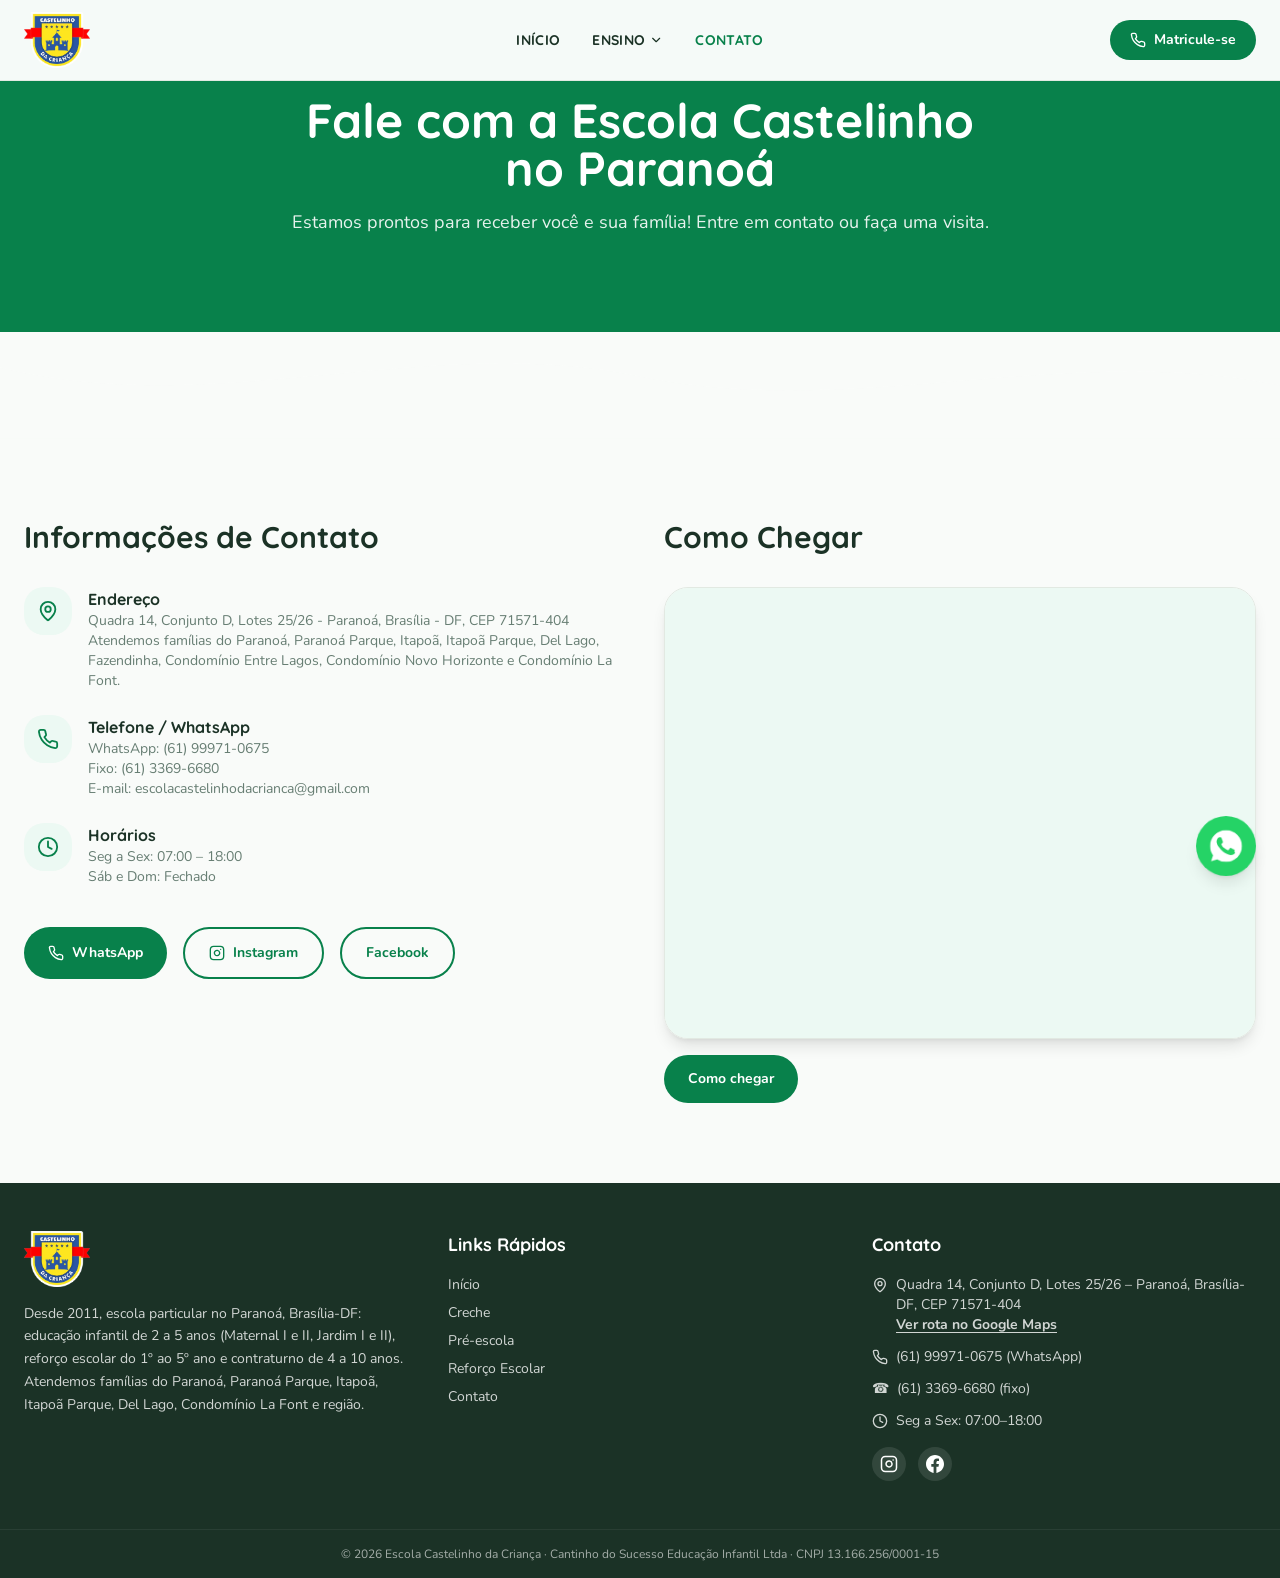
==== contato.html @ 9e5cf95a "fix(meta): remove a meta ICBM, que repetia o geo.position Revisadas as meta tags das 5 páginas: cada" ====
<!doctype html>
<html lang="pt-BR">
<head>
<meta charset="UTF-8"/>
<meta name="viewport" content="width=device-width, initial-scale=1"/>
<title>Contato e Endereço | Escola Castelinho da Criança, Paranoá DF</title>
<meta name="description" content="Escola Castelinho da Criança: Quadra 14, Paranoá-DF. Atende Paranoá Parque e Itapoã Parque. WhatsApp (61) 99971-0675, fixo (61) 3369-6680. Seg a Sex, 7h às 18h."/>
<meta name="geo.region" content="BR-DF"/>
<meta name="geo.placename" content="Paranoá, Brasília"/>
<meta name="geo.position" content="-15.774809;-47.776314"/>
<link rel="canonical" href="https://escolacastelinhodacrianca.com.br/contato"/>
<script type="application/ld+json">{"@context":"https://schema.org","@id":"https://escolacastelinhodacrianca.com.br/#escola","@type":["Preschool","LocalBusiness"],"name":"Escola Castelinho da Criança","url":"https://escolacastelinhodacrianca.com.br/","telephone":"+55-61-99971-0675","address":{"@type":"PostalAddress","streetAddress":"Quadra 14, Conjunto D, Lotes 25/26","addressLocality":"Paranoá","addressRegion":"DF","postalCode":"71571-404","addressCountry":"BR"}}</script>
<script type="application/ld+json">{"@context":"https://schema.org","@type":"BreadcrumbList","itemListElement":[{"@type":"ListItem","position":1,"name":"Início","item":"https://escolacastelinhodacrianca.com.br/"},{"@type":"ListItem","position":2,"name":"Contato","item":"https://escolacastelinhodacrianca.com.br/contato"}]}</script>
<link rel="icon" href="/favicon.ico" sizes="48x48"/>
<link rel="icon" href="/imagens/icone-192.png" type="image/png" sizes="192x192"/>
<link rel="apple-touch-icon" href="/imagens/apple-touch-icon.png"/>
<link rel="stylesheet" href="estilo.css"/>
<script src="script.js" defer>
</script>
<meta property="og:title" content="Contato e Endereço | Escola Castelinho da Criança, Paranoá DF"/>
<meta property="og:description" content="Escola Castelinho da Criança: Quadra 14, Paranoá-DF. Atende Paranoá Parque e Itapoã Parque. WhatsApp (61) 99971-0675, fixo (61) 3369-6680. Seg a Sex, 7h às 18h."/>
<meta property="og:locale" content="pt_BR"/>
<meta property="og:site_name" content="Escola Castelinho da Criança"/>
<meta property="og:type" content="website"/>
<meta property="og:url" content="https://escolacastelinhodacrianca.com.br/contato"/>
<meta property="og:image" content="https://escolacastelinhodacrianca.com.br/imagens/og-castelinho.jpg"/>
<meta property="og:image:width" content="1200"/>
<meta property="og:image:height" content="630"/>
<meta name="twitter:card" content="summary_large_image"/>
<meta name="twitter:image" content="https://escolacastelinhodacrianca.com.br/imagens/og-castelinho.jpg"/>
<link rel="sitemap" type="application/xml" href="sitemap.xml"/>
</head>
<body>
<header class="offline-header fixed top-0 left-0 right-0 z-50 transition-all duration-300 is-solid">
<div class="container flex items-center justify-between h-16 md:h-20">
<a href="index.html" class="flex items-center gap-2">
<img src="imagens/logo.webp" alt="Escola Castelinho da Criança, página inicial" class="h-12 md:h-14 w-auto" width="56" height="48"/>
</a>
<nav aria-label="Navegação principal" class="hidden md:flex items-center absolute left-1/2 -translate-x-1/2 gap-8">
<a href="index.html" class="font-heading font-bold text-sm uppercase tracking-wide transition-colors hover:text-primary">Início</a>
<div class="offline-dropdown relative">
<button type="button" class="font-heading font-bold text-sm uppercase tracking-wide transition-colors hover:text-primary flex items-center gap-1 py-2" aria-expanded="false" aria-controls="ensino-menu" data-dropdown="true">Ensino<svg xmlns="http://www.w3.org/2000/svg" width="14" height="14" viewBox="0 0 24 24" fill="none" stroke="currentColor" stroke-width="2" stroke-linecap="round" stroke-linejoin="round" class="lucide lucide-chevron-down">
<path d="m6 9 6 6 6-6">
</path>
</svg>
</button>
<div id="ensino-menu" class="offline-dropdown-panel absolute top-full left-0 bg-card rounded-xl shadow-lg border border-border py-2 min-w-[180px]">
<a href="creche.html" class="block px-4 py-2.5 text-sm font-heading font-bold text-foreground/80 hover:bg-muted/50 hover:text-primary">Creche</a>
<a href="pre-escola.html" class="block px-4 py-2.5 text-sm font-heading font-bold text-foreground/80 hover:bg-muted/50 hover:text-primary">Pré-escola</a>
<a href="reforco-escolar.html" class="block px-4 py-2.5 text-sm font-heading font-bold text-foreground/80 hover:bg-muted/50 hover:text-primary">Reforço Escolar</a>
</div>
</div>
<a href="contato.html" class="font-heading font-bold text-sm uppercase tracking-wide transition-colors hover:text-primary" aria-current="page">Contato</a>
</nav>
<a href="https://wa.me/5561999710675?text=Olá!%20Vim%20pelo%20site%20e%20gostaria%20de%20saber%20mais%20sobre%20as%20matrículas." target="_blank" rel="noopener noreferrer" class="hidden md:inline-flex items-center gap-2 bg-primary text-primary-foreground px-5 py-2.5 rounded-full font-bold text-sm hover:opacity-90">
<svg xmlns="http://www.w3.org/2000/svg" width="16" height="16" viewBox="0 0 24 24" fill="none" stroke="currentColor" stroke-width="2" stroke-linecap="round" stroke-linejoin="round" class="lucide lucide-phone">
<path d="M22 16.92v3a2 2 0 0 1-2.18 2 19.79 19.79 0 0 1-8.63-3.07 19.5 19.5 0 0 1-6-6 19.79 19.79 0 0 1-3.07-8.67A2 2 0 0 1 4.11 2h3a2 2 0 0 1 2 1.72 12.84 12.84 0 0 0 .7 2.81 2 2 0 0 1-.45 2.11L8.09 9.91a16 16 0 0 0 6 6l1.27-1.27a2 2 0 0 1 2.11-.45 12.84 12.84 0 0 0 2.81.7A2 2 0 0 1 22 16.92z">
</path>
</svg>Matricule-se</a>
<button type="button" class="md:hidden p-2" aria-label="Menu" aria-expanded="false" aria-controls="menu-mobile" data-menu="true">
<svg xmlns="http://www.w3.org/2000/svg" width="28" height="28" viewBox="0 0 24 24" fill="none" stroke="currentColor" stroke-width="2" stroke-linecap="round" stroke-linejoin="round" class="lucide lucide-menu">
<line x1="4" x2="20" y1="12" y2="12">
</line>
<line x1="4" x2="20" y1="6" y2="6">
</line>
<line x1="4" x2="20" y1="18" y2="18">
</line>
</svg>
</button>
</div>
<nav id="menu-mobile" aria-label="Navegação móvel" class="offline-mobile md:hidden bg-card border-t border-border pb-4" hidden="">
<a href="index.html" class="block px-6 py-3 font-heading font-bold text-base text-foreground/80">Início</a>
<a href="creche.html" class="block px-6 py-3 font-heading font-bold text-base text-foreground/80">Creche</a>
<a href="pre-escola.html" class="block px-6 py-3 font-heading font-bold text-base text-foreground/80">Pré-escola</a>
<a href="reforco-escolar.html" class="block px-6 py-3 font-heading font-bold text-base text-foreground/80">Reforço Escolar</a>
<a href="contato.html" class="block px-6 py-3 font-heading font-bold text-base text-foreground/80" aria-current="page">Contato</a>
<div class="px-6 pt-2">
<a href="https://wa.me/5561999710675?text=Olá!%20Vim%20pelo%20site%20e%20gostaria%20de%20saber%20mais%20sobre%20as%20matrículas." target="_blank" rel="noopener noreferrer" class="flex items-center justify-center gap-2 bg-primary text-primary-foreground px-5 py-3 rounded-full font-bold text-sm">
<svg xmlns="http://www.w3.org/2000/svg" width="16" height="16" viewBox="0 0 24 24" fill="none" stroke="currentColor" stroke-width="2" stroke-linecap="round" stroke-linejoin="round" class="lucide lucide-phone">
<path d="M22 16.92v3a2 2 0 0 1-2.18 2 19.79 19.79 0 0 1-8.63-3.07 19.5 19.5 0 0 1-6-6 19.79 19.79 0 0 1-3.07-8.67A2 2 0 0 1 4.11 2h3a2 2 0 0 1 2 1.72 12.84 12.84 0 0 0 .7 2.81 2 2 0 0 1-.45 2.11L8.09 9.91a16 16 0 0 0 6 6l1.27-1.27a2 2 0 0 1 2.11-.45 12.84 12.84 0 0 0 2.81.7A2 2 0 0 1 22 16.92z">
</path>
</svg>Matricule-se</a>
</div>
</nav>
</header>
<main>
<section class="bg-primary py-16 md:py-24 text-primary-foreground">
<div class="container text-center max-w-3xl">
<h1 class="font-heading font-bold text-4xl md:text-5xl mb-4">Fale com a Escola Castelinho no Paranoá</h1>
<p class="text-lg opacity-90">Estamos prontos para receber você e sua família! Entre em contato ou faça uma visita.</p>
</div>
</section>
<div class="wave-divider  ">
<svg viewBox="0 0 1440 120" preserveAspectRatio="none" xmlns="http://www.w3.org/2000/svg">
<path d="M0,40 C240,100 480,0 720,50 C960,100 1200,10 1440,60 L1440,120 L0,120 Z" fill="hsl(120, 20%, 98%)">
</path>
</svg>
</div>
<section class="py-16 md:py-20">
<div class="container">
<div class="grid grid-cols-1 lg:grid-cols-2 gap-12">
<div>
<h2 class="font-heading font-bold text-2xl md:text-3xl mb-8 text-foreground">Informações de Contato</h2>
<div class="space-y-6">
<div class="flex items-start gap-4">
<div class="w-12 h-12 rounded-2xl bg-green-light flex items-center justify-center shrink-0">
<svg xmlns="http://www.w3.org/2000/svg" width="22" height="22" viewBox="0 0 24 24" fill="none" stroke="currentColor" stroke-width="2" stroke-linecap="round" stroke-linejoin="round" class="lucide lucide-map-pin text-primary">
<path d="M20 10c0 4.993-5.539 10.193-7.399 11.799a1 1 0 0 1-1.202 0C9.539 20.193 4 14.993 4 10a8 8 0 0 1 16 0">
</path>
<circle cx="12" cy="10" r="3">
</circle>
</svg>
</div>
<div>
<h3 class="font-heading font-bold text-base text-foreground">Endereço</h3>
<p class="text-muted-foreground text-sm">Quadra 14, Conjunto D, Lotes 25/26 - Paranoá, Brasília - DF, CEP 71571-404</p>
<p class="text-muted-foreground text-sm">Atendemos famílias do Paranoá, Paranoá Parque, Itapoã, Itapoã Parque, Del Lago, Fazendinha, Condomínio Entre Lagos, Condomínio Novo Horizonte e Condomínio La Font.</p>
</div>
</div>
<div class="flex items-start gap-4">
<div class="w-12 h-12 rounded-2xl bg-green-light flex items-center justify-center shrink-0">
<svg xmlns="http://www.w3.org/2000/svg" width="22" height="22" viewBox="0 0 24 24" fill="none" stroke="currentColor" stroke-width="2" stroke-linecap="round" stroke-linejoin="round" class="lucide lucide-phone text-primary">
<path d="M22 16.92v3a2 2 0 0 1-2.18 2 19.79 19.79 0 0 1-8.63-3.07 19.5 19.5 0 0 1-6-6 19.79 19.79 0 0 1-3.07-8.67A2 2 0 0 1 4.11 2h3a2 2 0 0 1 2 1.72 12.84 12.84 0 0 0 .7 2.81 2 2 0 0 1-.45 2.11L8.09 9.91a16 16 0 0 0 6 6l1.27-1.27a2 2 0 0 1 2.11-.45 12.84 12.84 0 0 0 2.81.7A2 2 0 0 1 22 16.92z">
</path>
</svg>
</div>
<div>
<h3 class="font-heading font-bold text-base text-foreground">Telefone / WhatsApp</h3>
<p class="text-muted-foreground text-sm">WhatsApp: <a href="https://wa.me/5561999710675">(61) 99971-0675</a></p>
<p class="text-muted-foreground text-sm">Fixo: <a href="tel:+556133696680">(61) 3369-6680</a></p>
<p class="text-muted-foreground text-sm">E-mail: <a href="mailto:escolacastelinhodacrianca@gmail.com">escolacastelinhodacrianca@gmail.com</a></p>
</div>
</div>
<div class="flex items-start gap-4">
<div class="w-12 h-12 rounded-2xl bg-green-light flex items-center justify-center shrink-0">
<svg xmlns="http://www.w3.org/2000/svg" width="22" height="22" viewBox="0 0 24 24" fill="none" stroke="currentColor" stroke-width="2" stroke-linecap="round" stroke-linejoin="round" class="lucide lucide-clock text-primary">
<circle cx="12" cy="12" r="10">
</circle>
<polyline points="12 6 12 12 16 14">
</polyline>
</svg>
</div>
<div>
<h3 class="font-heading font-bold text-base text-foreground">Horários</h3>
<p class="text-muted-foreground text-sm">Seg a Sex: 07:00 – 18:00</p>
<p class="text-muted-foreground text-sm">Sáb e Dom: Fechado</p>
</div>
</div>
</div>
<div class="flex flex-col sm:flex-row gap-4 mt-10">
<a href="https://wa.me/5561999710675?text=Olá!%20Vim%20pelo%20site%20e%20gostaria%20de%20saber%20mais%20sobre%20as%20matrículas." target="_blank" rel="noopener noreferrer" class="inline-flex items-center justify-center gap-2 bg-primary text-primary-foreground font-bold px-6 py-3.5 rounded-full text-sm hover:opacity-90 transition-opacity">
<svg xmlns="http://www.w3.org/2000/svg" width="16" height="16" viewBox="0 0 24 24" fill="none" stroke="currentColor" stroke-width="2" stroke-linecap="round" stroke-linejoin="round" class="lucide lucide-phone">
<path d="M22 16.92v3a2 2 0 0 1-2.18 2 19.79 19.79 0 0 1-8.63-3.07 19.5 19.5 0 0 1-6-6 19.79 19.79 0 0 1-3.07-8.67A2 2 0 0 1 4.11 2h3a2 2 0 0 1 2 1.72 12.84 12.84 0 0 0 .7 2.81 2 2 0 0 1-.45 2.11L8.09 9.91a16 16 0 0 0 6 6l1.27-1.27a2 2 0 0 1 2.11-.45 12.84 12.84 0 0 0 2.81.7A2 2 0 0 1 22 16.92z">
</path>
</svg>WhatsApp</a>
<a href="https://www.instagram.com/castelinhodacriancaa/" target="_blank" rel="noopener noreferrer" class="inline-flex items-center justify-center gap-2 border-2 border-primary text-primary font-bold px-6 py-3.5 rounded-full text-sm hover:bg-green-light transition-colors">
<svg xmlns="http://www.w3.org/2000/svg" width="16" height="16" viewBox="0 0 24 24" fill="none" stroke="currentColor" stroke-width="2" stroke-linecap="round" stroke-linejoin="round" class="lucide lucide-instagram">
<rect width="20" height="20" x="2" y="2" rx="5" ry="5">
</rect>
<path d="M16 11.37A4 4 0 1 1 12.63 8 4 4 0 0 1 16 11.37z">
</path>
<line x1="17.5" x2="17.51" y1="6.5" y2="6.5">
</line>
</svg>Instagram</a>
<a href="https://www.facebook.com/profile.php?id=100063696559764" target="_blank" rel="noopener noreferrer" class="inline-flex items-center justify-center gap-2 border-2 border-primary text-primary font-bold px-6 py-3.5 rounded-full text-sm hover:bg-green-light transition-colors">Facebook</a>
</div>
</div>
<div>
<h2 class="font-heading font-bold text-2xl md:text-3xl mb-8 text-foreground">Como Chegar</h2>
<div class="rounded-3xl overflow-hidden shadow-lg border border-border">
<div class="offline-map" style="min-height:450px">
<div class="offline-map-copy">
<strong>Escola Castelinho da Criança</strong>
<p>Q 14 Conjunto D, Lotes 25/26 · Paranoá, Brasília - DF<br/>CEP 71571-404</p>
<button type="button" data-map-src="https://www.google.com/maps/embed?pb=!1m18!1m12!1m3!1d3839.5518617138323!2d-47.778899389640976!3d-15.774828884799682!2m3!1f0!2f0!3f0!3m2!1i1024!2i768!4f13.1!3m3!1m2!1s0x935a3d4273b23b85%3A0x51b99f346799a5cd!2sEscola%2FCreche%20Infantil%20Castelinho%20da%20Crian%C3%A7a!5e0!3m2!1spt-BR!2sbr!4v1771540092810!5m2!1spt-BR!2sbr" data-map-title="Localização Escola Castelinho da Criança" data-map-height="450">Ver mapa</button>
</div>
</div>
</div>
<a href="https://www.google.com/maps/dir/?api=1&amp;destination=Escola%20Castelinho%20da%20Crian%C3%A7a%2C%20Q%2014%20Conjunto%20D%2C%20Lotes%2025%2F26%2C%20Parano%C3%A1%2C%20Bras%C3%ADlia%20-%20DF" target="_blank" rel="noopener noreferrer" class="mt-4 inline-flex items-center justify-center gap-2 bg-primary text-primary-foreground font-bold px-6 py-3.5 rounded-full text-sm hover:opacity-90 transition-opacity">Como chegar</a>
</div>
</div>
</div>
</section>
</main>
<footer class="bg-foreground text-primary-foreground">
<div class="container py-12">
<div class="grid grid-cols-1 md:grid-cols-3 gap-10">
<div>
<img src="imagens/logo.webp" alt="Logo da Escola Castelinho da Criança" class="h-14 w-auto mb-4" loading="lazy" width="115" height="98"/>
<p class="text-sm opacity-80 leading-relaxed">Desde 2011, escola particular no Paranoá, Brasília-DF: educação infantil de 2 a 5 anos (Maternal I e II, Jardim I e II), reforço escolar do 1º ao 5º ano e contraturno de 4 a 10 anos. Atendemos famílias do Paranoá, Paranoá Parque, Itapoã, Itapoã Parque, Del Lago, Condomínio La Font e região.</p>
</div>
<div>
<h4 class="font-heading font-bold text-lg mb-4">Links Rápidos</h4>
<ul class="space-y-2 text-sm opacity-80">
<li>
<a class="hover:opacity-100 transition-opacity" href="index.html">Início</a>
</li>
<li>
<a class="hover:opacity-100 transition-opacity" href="creche.html">Creche</a>
</li>
<li>
<a class="hover:opacity-100 transition-opacity" href="pre-escola.html">Pré-escola</a>
</li>
<li>
<a class="hover:opacity-100 transition-opacity" href="reforco-escolar.html">Reforço Escolar</a>
</li>
<li>
<a class="hover:opacity-100 transition-opacity" href="contato.html">Contato</a>
</li>
</ul>
</div>
<div>
<h4 class="font-heading font-bold text-lg mb-4">Contato</h4>
<ul class="space-y-3 text-sm opacity-80">
<li class="flex items-start gap-2">
<svg xmlns="http://www.w3.org/2000/svg" width="16" height="16" viewBox="0 0 24 24" fill="none" stroke="currentColor" stroke-width="2" stroke-linecap="round" stroke-linejoin="round" class="lucide lucide-map-pin mt-0.5 shrink-0">
<path d="M20 10c0 4.993-5.539 10.193-7.399 11.799a1 1 0 0 1-1.202 0C9.539 20.193 4 14.993 4 10a8 8 0 0 1 16 0">
</path>
<circle cx="12" cy="10" r="3">
</circle>
</svg><span>Quadra 14, Conjunto D, Lotes 25/26 – Paranoá, Brasília-DF, CEP 71571-404<br/><a class="rodape-link" href="https://www.google.com/maps/dir/?api=1&amp;destination=Escola%20Castelinho%20da%20Crian%C3%A7a%2C%20Q%2014%20Conjunto%20D%2C%20Lotes%2025%2F26%2C%20Parano%C3%A1%2C%20Bras%C3%ADlia%20-%20DF" target="_blank" rel="noopener noreferrer">Ver rota no Google Maps</a></span></li>
<li class="flex items-center gap-2">
<svg xmlns="http://www.w3.org/2000/svg" width="16" height="16" viewBox="0 0 24 24" fill="none" stroke="currentColor" stroke-width="2" stroke-linecap="round" stroke-linejoin="round" class="lucide lucide-phone shrink-0">
<path d="M22 16.92v3a2 2 0 0 1-2.18 2 19.79 19.79 0 0 1-8.63-3.07 19.5 19.5 0 0 1-6-6 19.79 19.79 0 0 1-3.07-8.67A2 2 0 0 1 4.11 2h3a2 2 0 0 1 2 1.72 12.84 12.84 0 0 0 .7 2.81 2 2 0 0 1-.45 2.11L8.09 9.91a16 16 0 0 0 6 6l1.27-1.27a2 2 0 0 1 2.11-.45 12.84 12.84 0 0 0 2.81.7A2 2 0 0 1 22 16.92z">
</path>
</svg><a href="https://wa.me/5561999710675?text=Olá!%20Vim%20pelo%20site%20e%20tenho%20uma%20dúvida." target="_blank" rel="noopener noreferrer">(61) 99971-0675 (WhatsApp)</a></li>
<li class="flex items-center gap-2">☎ <a href="tel:+556133696680">(61) 3369-6680 (fixo)</a></li>
<li class="flex items-center gap-2">
<svg xmlns="http://www.w3.org/2000/svg" width="16" height="16" viewBox="0 0 24 24" fill="none" stroke="currentColor" stroke-width="2" stroke-linecap="round" stroke-linejoin="round" class="lucide lucide-clock shrink-0">
<circle cx="12" cy="12" r="10">
</circle>
<polyline points="12 6 12 12 16 14">
</polyline>
</svg>Seg a Sex: 07:00–18:00</li>
</ul>
<div class="flex gap-3 mt-4">
<a href="https://www.instagram.com/castelinhodacriancaa/" target="_blank" rel="noopener noreferrer" class="p-2 rounded-full bg-white/10 hover:bg-white/20 transition-colors" aria-label="Instagram da Escola Castelinho (abre em nova aba)">
<svg xmlns="http://www.w3.org/2000/svg" width="18" height="18" viewBox="0 0 24 24" fill="none" stroke="currentColor" stroke-width="2" stroke-linecap="round" stroke-linejoin="round" class="lucide lucide-instagram">
<rect width="20" height="20" x="2" y="2" rx="5" ry="5">
</rect>
<path d="M16 11.37A4 4 0 1 1 12.63 8 4 4 0 0 1 16 11.37z">
</path>
<line x1="17.5" x2="17.51" y1="6.5" y2="6.5">
</line>
</svg>
</a>
<a href="https://www.facebook.com/profile.php?id=100063696559764" target="_blank" rel="noopener noreferrer" class="p-2 rounded-full bg-white/10 hover:bg-white/20 transition-colors" aria-label="Facebook da Escola Castelinho (abre em nova aba)">
<svg width="18" height="18" viewBox="0 0 24 24" fill="currentColor">
<path d="M24 12.073c0-6.627-5.373-12-12-12s-12 5.373-12 12c0 5.99 4.388 10.954 10.125 11.854v-8.385H7.078v-3.47h3.047V9.43c0-3.007 1.792-4.669 4.533-4.669 1.312 0 2.686.235 2.686.235v2.953H15.83c-1.491 0-1.956.925-1.956 1.874v2.25h3.328l-.532 3.47h-2.796v8.385C19.612 23.027 24 18.062 24 12.073z">
</path>
</svg>
</a>
</div>
</div>
</div>
</div>
<div class="border-t border-white/10 py-4 text-center text-xs opacity-60">© 2026 Escola Castelinho da Criança · Cantinho do Sucesso Educação Infantil Ltda · CNPJ 13.166.256/0001-15</div>
</footer>
<a href="https://wa.me/5561999710675?text=Olá!%20Vim%20pelo%20site%20e%20gostaria%20de%20saber%20mais%20sobre%20as%20matrículas." target="_blank" rel="noopener noreferrer" class="btn-whatsapp-float" title="Fale conosco no WhatsApp" aria-label="WhatsApp">
<svg viewBox="0 0 32 32" width="32" height="32" fill="white">
<path d="M16.004 0h-.008C7.174 0 0 7.176 0 16.004c0 3.5 1.128 6.744 3.046 9.378L1.054 31.29l6.118-1.958A15.918 15.918 0 0016.004 32C24.826 32 32 24.826 32 16.004S24.826 0 16.004 0zm9.336 22.594c-.39 1.1-1.932 2.014-3.168 2.28-.846.18-1.95.324-5.668-1.218-4.762-1.972-7.824-6.812-8.062-7.128-.228-.316-1.912-2.548-1.912-4.86 0-2.314 1.21-3.45 1.64-3.922.39-.428 1.026-.624 1.634-.624.198 0 .374.01.534.018.47.02.706.048 1.016.786.39.926 1.338 3.266 1.456 3.504.118.238.236.556.076.872-.15.326-.282.47-.52.742-.238.272-.464.48-.702.774-.218.258-.462.534-.198.996.264.462 1.174 1.896 2.52 3.072 1.732 1.51 3.19 1.978 3.642 2.198.344.168.754.138 1.028-.158.344-.374.77-.994 1.204-1.606.308-.434.698-.49 1.08-.336.386.148 2.448 1.154 2.866 1.364.418.21.698.316.8.488.1.172.1.994-.29 2.094z">
</path>
</svg>
</a>
</body>
</html>
---- estilo.css ----
*, ::before, ::after {
  --tw-border-spacing-x: 0;
  --tw-border-spacing-y: 0;
  --tw-translate-x: 0;
  --tw-translate-y: 0;
  --tw-rotate: 0;
  --tw-skew-x: 0;
  --tw-skew-y: 0;
  --tw-scale-x: 1;
  --tw-scale-y: 1;
  --tw-pan-x:  ;
  --tw-pan-y:  ;
  --tw-pinch-zoom:  ;
  --tw-scroll-snap-strictness: proximity;
  --tw-gradient-from-position:  ;
  --tw-gradient-via-position:  ;
  --tw-gradient-to-position:  ;
  --tw-ordinal:  ;
  --tw-slashed-zero:  ;
  --tw-numeric-figure:  ;
  --tw-numeric-spacing:  ;
  --tw-numeric-fraction:  ;
  --tw-ring-inset:  ;
  --tw-ring-offset-width: 0px;
  --tw-ring-offset-color: #fff;
  --tw-ring-color: rgb(59 130 246 / 0.5);
  --tw-ring-offset-shadow: 0 0 #0000;
  --tw-ring-shadow: 0 0 #0000;
  --tw-shadow: 0 0 #0000;
  --tw-shadow-colored: 0 0 #0000;
  --tw-blur:  ;
  --tw-brightness:  ;
  --tw-contrast:  ;
  --tw-grayscale:  ;
  --tw-hue-rotate:  ;
  --tw-invert:  ;
  --tw-saturate:  ;
  --tw-sepia:  ;
  --tw-drop-shadow:  ;
  --tw-backdrop-blur:  ;
  --tw-backdrop-brightness:  ;
  --tw-backdrop-contrast:  ;
  --tw-backdrop-grayscale:  ;
  --tw-backdrop-hue-rotate:  ;
  --tw-backdrop-invert:  ;
  --tw-backdrop-opacity:  ;
  --tw-backdrop-saturate:  ;
  --tw-backdrop-sepia:  ;
  --tw-contain-size:  ;
  --tw-contain-layout:  ;
  --tw-contain-paint:  ;
  --tw-contain-style:  ;
}

::backdrop {
  --tw-border-spacing-x: 0;
  --tw-border-spacing-y: 0;
  --tw-translate-x: 0;
  --tw-translate-y: 0;
  --tw-rotate: 0;
  --tw-skew-x: 0;
  --tw-skew-y: 0;
  --tw-scale-x: 1;
  --tw-scale-y: 1;
  --tw-pan-x:  ;
  --tw-pan-y:  ;
  --tw-pinch-zoom:  ;
  --tw-scroll-snap-strictness: proximity;
  --tw-gradient-from-position:  ;
  --tw-gradient-via-position:  ;
  --tw-gradient-to-position:  ;
  --tw-ordinal:  ;
  --tw-slashed-zero:  ;
  --tw-numeric-figure:  ;
  --tw-numeric-spacing:  ;
  --tw-numeric-fraction:  ;
  --tw-ring-inset:  ;
  --tw-ring-offset-width: 0px;
  --tw-ring-offset-color: #fff;
  --tw-ring-color: rgb(59 130 246 / 0.5);
  --tw-ring-offset-shadow: 0 0 #0000;
  --tw-ring-shadow: 0 0 #0000;
  --tw-shadow: 0 0 #0000;
  --tw-shadow-colored: 0 0 #0000;
  --tw-blur:  ;
  --tw-brightness:  ;
  --tw-contrast:  ;
  --tw-grayscale:  ;
  --tw-hue-rotate:  ;
  --tw-invert:  ;
  --tw-saturate:  ;
  --tw-sepia:  ;
  --tw-drop-shadow:  ;
  --tw-backdrop-blur:  ;
  --tw-backdrop-brightness:  ;
  --tw-backdrop-contrast:  ;
  --tw-backdrop-grayscale:  ;
  --tw-backdrop-hue-rotate:  ;
  --tw-backdrop-invert:  ;
  --tw-backdrop-opacity:  ;
  --tw-backdrop-saturate:  ;
  --tw-backdrop-sepia:  ;
  --tw-contain-size:  ;
  --tw-contain-layout:  ;
  --tw-contain-paint:  ;
  --tw-contain-style:  ;
}/*
! tailwindcss v3.4.17 | MIT License | https://tailwindcss.com
*//*
1. Prevent padding and border from affecting element width. (https://github.com/mozdevs/cssremedy/issues/4)
2. Allow adding a border to an element by just adding a border-width. (https://github.com/tailwindcss/tailwindcss/pull/116)
*/

*,
::before,
::after {
  box-sizing: border-box; /* 1 */
  border-width: 0; /* 2 */
  border-style: solid; /* 2 */
  border-color: #e5e7eb; /* 2 */
}

::before,
::after {
  --tw-content: '';
}

/*
1. Use a consistent sensible line-height in all browsers.
2. Prevent adjustments of font size after orientation changes in iOS.
3. Use a more readable tab size.
4. Use the user's configured `sans` font-family by default.
5. Use the user's configured `sans` font-feature-settings by default.
6. Use the user's configured `sans` font-variation-settings by default.
7. Disable tap highlights on iOS
*/

html,
:host {
  line-height: 1.5; /* 1 */
  -webkit-text-size-adjust: 100%; /* 2 */
  -moz-tab-size: 4; /* 3 */
  tab-size: 4; /* 3 */
  font-family: ui-sans-serif, system-ui, sans-serif, "Apple Color Emoji", "Segoe UI Emoji", "Segoe UI Symbol", "Noto Color Emoji"; /* 4 */
  font-feature-settings: normal; /* 5 */
  font-variation-settings: normal; /* 6 */
  -webkit-tap-highlight-color: transparent; /* 7 */
}

/*
1. Remove the margin in all browsers.
2. Inherit line-height from `html` so users can set them as a class directly on the `html` element.
*/

body {
  margin: 0; /* 1 */
  line-height: inherit; /* 2 */
}

/*
1. Add the correct height in Firefox.
2. Correct the inheritance of border color in Firefox. (https://bugzilla.mozilla.org/show_bug.cgi?id=190655)
3. Ensure horizontal rules are visible by default.
*/

hr {
  height: 0; /* 1 */
  color: inherit; /* 2 */
  border-top-width: 1px; /* 3 */
}

/*
Add the correct text decoration in Chrome, Edge, and Safari.
*/

abbr:where([title]) {
  text-decoration: underline dotted;
}

/*
Remove the default font size and weight for headings.
*/

h1,
h2,
h3,
h4,
h5,
h6 {
  font-size: inherit;
  font-weight: inherit;
}

/*
Reset links to optimize for opt-in styling instead of opt-out.
*/

a {
  color: inherit;
  text-decoration: inherit;
}

/*
Add the correct font weight in Edge and Safari.
*/

b,
strong {
  font-weight: bolder;
}

/*
1. Use the user's configured `mono` font-family by default.
2. Use the user's configured `mono` font-feature-settings by default.
3. Use the user's configured `mono` font-variation-settings by default.
4. Correct the odd `em` font sizing in all browsers.
*/

code,
kbd,
samp,
pre {
  font-family: ui-monospace, SFMono-Regular, Menlo, Monaco, Consolas, "Liberation Mono", "Courier New", monospace; /* 1 */
  font-feature-settings: normal; /* 2 */
  font-variation-settings: normal; /* 3 */
  font-size: 1em; /* 4 */
}

/*
Add the correct font size in all browsers.
*/

small {
  font-size: 80%;
}

/*
Prevent `sub` and `sup` elements from affecting the line height in all browsers.
*/

sub,
sup {
  font-size: 75%;
  line-height: 0;
  position: relative;
  vertical-align: baseline;
}

sub {
  bottom: -0.25em;
}

sup {
  top: -0.5em;
}

/*
1. Remove text indentation from table contents in Chrome and Safari. (https://bugs.chromium.org/p/chromium/issues/detail?id=999088, https://bugs.webkit.org/show_bug.cgi?id=201297)
2. Correct table border color inheritance in all Chrome and Safari. (https://bugs.chromium.org/p/chromium/issues/detail?id=935729, https://bugs.webkit.org/show_bug.cgi?id=195016)
3. Remove gaps between table borders by default.
*/

table {
  text-indent: 0; /* 1 */
  border-color: inherit; /* 2 */
  border-collapse: collapse; /* 3 */
}

/*
1. Change the font styles in all browsers.
2. Remove the margin in Firefox and Safari.
3. Remove default padding in all browsers.
*/

button,
input,
optgroup,
select,
textarea {
  font-family: inherit; /* 1 */
  font-feature-settings: inherit; /* 1 */
  font-variation-settings: inherit; /* 1 */
  font-size: 100%; /* 1 */
  font-weight: inherit; /* 1 */
  line-height: inherit; /* 1 */
  letter-spacing: inherit; /* 1 */
  color: inherit; /* 1 */
  margin: 0; /* 2 */
  padding: 0; /* 3 */
}

/*
Remove the inheritance of text transform in Edge and Firefox.
*/

button,
select {
  text-transform: none;
}

/*
1. Correct the inability to style clickable types in iOS and Safari.
2. Remove default button styles.
*/

button,
input:where([type='button']),
input:where([type='reset']),
input:where([type='submit']) {
  -webkit-appearance: button; /* 1 */
  background-color: transparent; /* 2 */
  background-image: none; /* 2 */
}

/*
Use the modern Firefox focus style for all focusable elements.
*/

:-moz-focusring {
  outline: auto;
}

/*
Remove the additional `:invalid` styles in Firefox. (https://github.com/mozilla/gecko-dev/blob/2f9eacd9d3d995c937b4251a5557d95d494c9be1/layout/style/res/forms.css#L728-L737)
*/

:-moz-ui-invalid {
  box-shadow: none;
}

/*
Add the correct vertical alignment in Chrome and Firefox.
*/

progress {
  vertical-align: baseline;
}

/*
Correct the cursor style of increment and decrement buttons in Safari.
*/

::-webkit-inner-spin-button,
::-webkit-outer-spin-button {
  height: auto;
}

/*
1. Correct the odd appearance in Chrome and Safari.
2. Correct the outline style in Safari.
*/

[type='search'] {
  -webkit-appearance: textfield; /* 1 */
  outline-offset: -2px; /* 2 */
}

/*
Remove the inner padding in Chrome and Safari on macOS.
*/

::-webkit-search-decoration {
  -webkit-appearance: none;
}

/*
1. Correct the inability to style clickable types in iOS and Safari.
2. Change font properties to `inherit` in Safari.
*/

::-webkit-file-upload-button {
  -webkit-appearance: button; /* 1 */
  font: inherit; /* 2 */
}

/*
Add the correct display in Chrome and Safari.
*/

summary {
  display: list-item;
}

/*
Removes the default spacing and border for appropriate elements.
*/

blockquote,
dl,
dd,
h1,
h2,
h3,
h4,
h5,
h6,
hr,
figure,
p,
pre {
  margin: 0;
}

fieldset {
  margin: 0;
  padding: 0;
}

legend {
  padding: 0;
}

ol,
ul,
menu {
  list-style: none;
  margin: 0;
  padding: 0;
}

/*
Reset default styling for dialogs.
*/
dialog {
  padding: 0;
}

/*
Prevent resizing textareas horizontally by default.
*/

textarea {
  resize: vertical;
}

/*
1. Reset the default placeholder opacity in Firefox. (https://github.com/tailwindlabs/tailwindcss/issues/3300)
2. Set the default placeholder color to the user's configured gray 400 color.
*/

input::placeholder,
textarea::placeholder {
  opacity: 1; /* 1 */
  color: #9ca3af; /* 2 */
}

/*
Set the default cursor for buttons.
*/

button,
[role="button"] {
  cursor: pointer;
}

/*
Make sure disabled buttons don't get the pointer cursor.
*/
:disabled {
  cursor: default;
}

/*
1. Make replaced elements `display: block` by default. (https://github.com/mozdevs/cssremedy/issues/14)
2. Add `vertical-align: middle` to align replaced elements more sensibly by default. (https://github.com/jensimmons/cssremedy/issues/14#issuecomment-634934210)
   This can trigger a poorly considered lint error in some tools but is included by design.
*/

img,
svg,
video,
canvas,
audio,
iframe,
embed,
object {
  display: block; /* 1 */
  vertical-align: middle; /* 2 */
}

/*
Constrain images and videos to the parent width and preserve their intrinsic aspect ratio. (https://github.com/mozdevs/cssremedy/issues/14)
*/

img,
video {
  max-width: 100%;
  height: auto;
}

/* Make elements with the HTML hidden attribute stay hidden by default */
[hidden]:where(:not([hidden="until-found"])) {
  display: none;
}
  :root {
    --background: 120 20% 98%;
    --foreground: 150 30% 15%;

    --card: 0 0% 100%;
    --card-foreground: 150 30% 15%;

    --popover: 0 0% 100%;
    --popover-foreground: 150 30% 15%;

    --primary: 153 88% 27%;
    --primary-foreground: 0 0% 100%;

    --secondary: 42 100% 50%;
    --secondary-foreground: 0 0% 100%;

    --muted: 120 15% 95%;
    --muted-foreground: 150 10% 45%;

    --accent: 0 77% 41%;
    --accent-foreground: 0 0% 100%;

    --destructive: 0 77% 41%;
    --destructive-foreground: 0 0% 100%;

    --border: 120 15% 90%;
    --input: 120 15% 90%;
    --ring: 153 88% 27%;

    --radius: 1rem;

    --sidebar-background: 0 0% 98%;
    --sidebar-foreground: 240 5.3% 26.1%;
    --sidebar-primary: 153 88% 27%;
    --sidebar-primary-foreground: 0 0% 100%;
    --sidebar-accent: 120 15% 95%;
    --sidebar-accent-foreground: 150 30% 15%;
    --sidebar-border: 120 15% 90%;
    --sidebar-ring: 153 88% 27%;

    /* Custom tokens */
    --green-light: 153 50% 95%;
    --green-medium: 153 60% 40%;
    --red-brand: 2 77% 41%;
    --yellow-star: 45 100% 51%;
    --sky: 200 80% 55%;
    --sky-light: 200 80% 94%;
    --orange-fun: 28 100% 55%;
    --pink-fun: 340 80% 60%;
    --purple-fun: 270 60% 60%;
  }

  .dark {
    --background: 150 30% 8%;
    --foreground: 120 20% 95%;
    --card: 150 25% 12%;
    --card-foreground: 120 20% 95%;
    --popover: 150 25% 12%;
    --popover-foreground: 120 20% 95%;
    --primary: 153 70% 40%;
    --primary-foreground: 0 0% 100%;
    --secondary: 42 80% 45%;
    --secondary-foreground: 0 0% 100%;
    --muted: 150 15% 18%;
    --muted-foreground: 120 10% 60%;
    --accent: 0 60% 45%;
    --accent-foreground: 0 0% 100%;
    --destructive: 0 60% 40%;
    --destructive-foreground: 0 0% 100%;
    --border: 150 15% 20%;
    --input: 150 15% 20%;
    --ring: 153 70% 40%;
    --sidebar-background: 150 30% 8%;
    --sidebar-foreground: 120 20% 95%;
    --sidebar-primary: 153 70% 40%;
    --sidebar-primary-foreground: 0 0% 100%;
    --sidebar-accent: 150 15% 18%;
    --sidebar-accent-foreground: 120 20% 95%;
    --sidebar-border: 150 15% 20%;
    --sidebar-ring: 153 70% 40%;
  }
  * {
  border-color: hsl(var(--border));
}

  body {
  background-color: hsl(var(--background));
  color: hsl(var(--foreground));
    font-family: 'Nunito', sans-serif;
}

  h1, h2, h3, h4, h5, h6 {
    font-family: 'Quicksand', sans-serif;
    font-weight: 700;
  }
.container {
  width: 100%;
  margin-right: auto;
  margin-left: auto;
  padding-right: 1.5rem;
  padding-left: 1.5rem;
}
@media (min-width: 1400px) {

  .container {
    max-width: 1400px;
  }
}
.wave-divider {
    width: 100%;
    line-height: 0;
    overflow: hidden;
  }
.wave-divider svg {
    width: 100%;
    height: auto;
    display: block;
  }
.glass-card {
  border-radius: 1.5rem;
  border-width: 1px;
  border-color: hsl(var(--border));
    background: rgba(255, 255, 255, 0.7);
    backdrop-filter: blur(16px);
    -webkit-backdrop-filter: blur(16px);
}
.btn-whatsapp-float {
  position: fixed;
  bottom: 1.5rem;
  right: 1.5rem;
  z-index: 50;
  display: flex;
  align-items: center;
  justify-content: center;
  border-radius: 9999px;
  --tw-shadow: 0 10px 15px -3px rgb(0 0 0 / 0.1), 0 4px 6px -4px rgb(0 0 0 / 0.1);
  --tw-shadow-colored: 0 10px 15px -3px var(--tw-shadow-color), 0 4px 6px -4px var(--tw-shadow-color);
  box-shadow: var(--tw-ring-offset-shadow, 0 0 #0000), var(--tw-ring-shadow, 0 0 #0000), var(--tw-shadow);
    width: 60px;
    height: 60px;
    background-color: #25D366;
    will-change: transform;
    animation: pulse-whatsapp 2s infinite;
}
@keyframes pulse-whatsapp {
    0%, 100% { transform: scale(1); }
    50% { transform: scale(1.1); }
  }
.section-title {
  margin-bottom: 0.5rem;
  text-align: center;
  font-size: 1.875rem;
  line-height: 2.25rem;
  font-weight: 700;
}
@media (min-width: 768px) {

  .section-title {
    font-size: 2.25rem;
    line-height: 2.5rem;
  }
}
.section-title {
    font-family: 'Quicksand', sans-serif;
    color: hsl(var(--foreground));
  }
.section-subtitle {
  margin-left: auto;
  margin-right: auto;
  margin-bottom: 2.5rem;
  max-width: 42rem;
  text-align: center;
  font-size: 1.125rem;
  line-height: 1.75rem;
  color: hsl(var(--muted-foreground));
}
.avatar-circle {
  display: flex;
  flex-shrink: 0;
  align-items: center;
  justify-content: center;
  border-radius: 9999px;
  font-size: 0.875rem;
  line-height: 1.25rem;
  font-weight: 700;
    width: 44px;
    height: 44px;
    color: white;
}
.sr-only {
  position: absolute;
  width: 1px;
  height: 1px;
  padding: 0;
  margin: -1px;
  overflow: hidden;
  clip: rect(0, 0, 0, 0);
  white-space: nowrap;
  border-width: 0;
}
.pointer-events-none {
  pointer-events: none;
}
.pointer-events-auto {
  pointer-events: auto;
}
.visible {
  visibility: visible;
}
.invisible {
  visibility: hidden;
}
.fixed {
  position: fixed;
}
.absolute {
  position: absolute;
}
.relative {
  position: relative;
}
.inset-0 {
  inset: 0px;
}
.inset-x-0 {
  left: 0px;
  right: 0px;
}
.inset-y-0 {
  top: 0px;
  bottom: 0px;
}
.-bottom-12 {
  bottom: -3rem;
}
.-left-12 {
  left: -3rem;
}
.-left-5 {
  left: -1.25rem;
}
.-right-1 {
  right: -0.25rem;
}
.-right-12 {
  right: -3rem;
}
.-right-5 {
  right: -1.25rem;
}
.-top-12 {
  top: -3rem;
}
.-top-2 {
  top: -0.5rem;
}
.bottom-0 {
  bottom: 0px;
}
.left-0 {
  left: 0px;
}
.left-1 {
  left: 0.25rem;
}
.left-1\/2 {
  left: 50%;
}
.left-2 {
  left: 0.5rem;
}
.left-\[50\%\] {
  left: 50%;
}
.right-0 {
  right: 0px;
}
.right-1 {
  right: 0.25rem;
}
.right-2 {
  right: 0.5rem;
}
.right-3 {
  right: 0.75rem;
}
.right-4 {
  right: 1rem;
}
.top-0 {
  top: 0px;
}
.top-1\.5 {
  top: 0.375rem;
}
.top-1\/2 {
  top: 50%;
}
.top-2 {
  top: 0.5rem;
}
.top-3\.5 {
  top: 0.875rem;
}
.top-4 {
  top: 1rem;
}
.top-\[1px\] {
  top: 1px;
}
.top-\[50\%\] {
  top: 50%;
}
.top-\[60\%\] {
  top: 60%;
}
.top-full {
  top: 100%;
}
.z-10 {
  z-index: 10;
}
.z-20 {
  z-index: 20;
}
.z-50 {
  z-index: 50;
}
.z-\[100\] {
  z-index: 100;
}
.z-\[1\] {
  z-index: 1;
}
.-mx-1 {
  margin-left: -0.25rem;
  margin-right: -0.25rem;
}
.mx-2 {
  margin-left: 0.5rem;
  margin-right: 0.5rem;
}
.mx-3\.5 {
  margin-left: 0.875rem;
  margin-right: 0.875rem;
}
.mx-auto {
  margin-left: auto;
  margin-right: auto;
}
.my-0\.5 {
  margin-top: 0.125rem;
  margin-bottom: 0.125rem;
}
.my-1 {
  margin-top: 0.25rem;
  margin-bottom: 0.25rem;
}
.-ml-4 {
  margin-left: -1rem;
}
.-mt-4 {
  margin-top: -1rem;
}
.mb-1 {
  margin-bottom: 0.25rem;
}
.mb-12 {
  margin-bottom: 3rem;
}
.mb-2 {
  margin-bottom: 0.5rem;
}
.mb-3 {
  margin-bottom: 0.75rem;
}
.mb-4 {
  margin-bottom: 1rem;
}
.mb-6 {
  margin-bottom: 1.5rem;
}
.mb-8 {
  margin-bottom: 2rem;
}
.ml-1 {
  margin-left: 0.25rem;
}
.ml-auto {
  margin-left: auto;
}
.mr-2 {
  margin-right: 0.5rem;
}
.mt-0\.5 {
  margin-top: 0.125rem;
}
.mt-1\.5 {
  margin-top: 0.375rem;
}
.mt-10 {
  margin-top: 2.5rem;
}
.mt-2 {
  margin-top: 0.5rem;
}
.mt-24 {
  margin-top: 6rem;
}
.mt-4 {
  margin-top: 1rem;
}
.mt-auto {
  margin-top: auto;
}
.line-clamp-6 {
  overflow: hidden;
  display: -webkit-box;
  -webkit-box-orient: vertical;
  -webkit-line-clamp: 6;
}
.block {
  display: block;
}
.inline-block {
  display: inline-block;
}
.inline {
  display: inline;
}
.flex {
  display: flex;
}
.inline-flex {
  display: inline-flex;
}
.table {
  display: table;
}
.grid {
  display: grid;
}
.hidden {
  display: none;
}
.aspect-\[4\/3\] {
  aspect-ratio: 4/3;
}
.aspect-square {
  aspect-ratio: 1 / 1;
}
.aspect-video {
  aspect-ratio: 16 / 9;
}
.size-4 {
  width: 1rem;
  height: 1rem;
}
.h-1\.5 {
  height: 0.375rem;
}
.h-10 {
  height: 2.5rem;
}
.h-11 {
  height: 2.75rem;
}
.h-12 {
  height: 3rem;
}
.h-14 {
  height: 3.5rem;
}
.h-16 {
  height: 4rem;
}
.h-2 {
  height: 0.5rem;
}
.h-2\.5 {
  height: 0.625rem;
}
.h-3 {
  height: 0.75rem;
}
.h-3\.5 {
  height: 0.875rem;
}
.h-4 {
  height: 1rem;
}
.h-5 {
  height: 1.25rem;
}
.h-6 {
  height: 1.5rem;
}
.h-7 {
  height: 1.75rem;
}
.h-8 {
  height: 2rem;
}
.h-9 {
  height: 2.25rem;
}
.h-\[1px\] {
  height: 1px;
}
.h-\[300px\] {
  height: 300px;
}
.h-\[var\(--radix-navigation-menu-viewport-height\)\] {
  height: var(--radix-navigation-menu-viewport-height);
}
.h-\[var\(--radix-select-trigger-height\)\] {
  height: var(--radix-select-trigger-height);
}
.h-auto {
  height: auto;
}
.h-full {
  height: 100%;
}
.h-px {
  height: 1px;
}
.h-svh {
  height: 100svh;
}
.max-h-96 {
  max-height: 24rem;
}
.max-h-\[300px\] {
  max-height: 300px;
}
.max-h-screen {
  max-height: 100vh;
}
.min-h-0 {
  min-height: 0px;
}
.min-h-\[80px\] {
  min-height: 80px;
}
.min-h-screen {
  min-height: 100vh;
}
.min-h-svh {
  min-height: 100svh;
}
.w-0 {
  width: 0px;
}
.w-1 {
  width: 0.25rem;
}
.w-10 {
  width: 2.5rem;
}
.w-11 {
  width: 2.75rem;
}
.w-12 {
  width: 3rem;
}
.w-2 {
  width: 0.5rem;
}
.w-2\.5 {
  width: 0.625rem;
}
.w-3 {
  width: 0.75rem;
}
.w-3\.5 {
  width: 0.875rem;
}
.w-3\/4 {
  width: 75%;
}
.w-4 {
  width: 1rem;
}
.w-48 {
  width: 12rem;
}
.w-5 {
  width: 1.25rem;
}
.w-64 {
  width: 16rem;
}
.w-7 {
  width: 1.75rem;
}
.w-72 {
  width: 18rem;
}
.w-8 {
  width: 2rem;
}
.w-9 {
  width: 2.25rem;
}
.w-\[--sidebar-width\] {
  width: var(--sidebar-width);
}
.w-\[100px\] {
  width: 100px;
}
.w-\[1px\] {
  width: 1px;
}
.w-\[85vw\] {
  width: 85vw;
}
.w-auto {
  width: auto;
}
.w-full {
  width: 100%;
}
.w-max {
  width: max-content;
}
.w-px {
  width: 1px;
}
.min-w-0 {
  min-width: 0px;
}
.min-w-5 {
  min-width: 1.25rem;
}
.min-w-\[12rem\] {
  min-width: 12rem;
}
.min-w-\[180px\] {
  min-width: 180px;
}
.min-w-\[260px\] {
  min-width: 260px;
}
.min-w-\[280px\] {
  min-width: 280px;
}
.min-w-\[8rem\] {
  min-width: 8rem;
}
.min-w-\[var\(--radix-select-trigger-width\)\] {
  min-width: var(--radix-select-trigger-width);
}
.max-w-2xl {
  max-width: 42rem;
}
.max-w-3xl {
  max-width: 48rem;
}
.max-w-4xl {
  max-width: 56rem;
}
.max-w-\[--skeleton-width\] {
  max-width: var(--skeleton-width);
}
.max-w-\[200px\] {
  max-width: 200px;
}
.max-w-\[300px\] {
  max-width: 300px;
}
.max-w-\[320px\] {
  max-width: 320px;
}
.max-w-lg {
  max-width: 32rem;
}
.max-w-max {
  max-width: max-content;
}
.flex-1 {
  flex: 1 1 0%;
}
.shrink-0 {
  flex-shrink: 0;
}
.grow {
  flex-grow: 1;
}
.grow-0 {
  flex-grow: 0;
}
.basis-full {
  flex-basis: 100%;
}
.caption-bottom {
  caption-side: bottom;
}
.border-collapse {
  border-collapse: collapse;
}
.-translate-x-1\/2 {
  --tw-translate-x: -50%;
  transform: translate(var(--tw-translate-x), var(--tw-translate-y)) rotate(var(--tw-rotate)) skewX(var(--tw-skew-x)) skewY(var(--tw-skew-y)) scaleX(var(--tw-scale-x)) scaleY(var(--tw-scale-y));
}
.-translate-x-px {
  --tw-translate-x: -1px;
  transform: translate(var(--tw-translate-x), var(--tw-translate-y)) rotate(var(--tw-rotate)) skewX(var(--tw-skew-x)) skewY(var(--tw-skew-y)) scaleX(var(--tw-scale-x)) scaleY(var(--tw-scale-y));
}
.-translate-y-1\/2 {
  --tw-translate-y: -50%;
  transform: translate(var(--tw-translate-x), var(--tw-translate-y)) rotate(var(--tw-rotate)) skewX(var(--tw-skew-x)) skewY(var(--tw-skew-y)) scaleX(var(--tw-scale-x)) scaleY(var(--tw-scale-y));
}
.translate-x-\[-50\%\] {
  --tw-translate-x: -50%;
  transform: translate(var(--tw-translate-x), var(--tw-translate-y)) rotate(var(--tw-rotate)) skewX(var(--tw-skew-x)) skewY(var(--tw-skew-y)) scaleX(var(--tw-scale-x)) scaleY(var(--tw-scale-y));
}
.translate-x-px {
  --tw-translate-x: 1px;
  transform: translate(var(--tw-translate-x), var(--tw-translate-y)) rotate(var(--tw-rotate)) skewX(var(--tw-skew-x)) skewY(var(--tw-skew-y)) scaleX(var(--tw-scale-x)) scaleY(var(--tw-scale-y));
}
.translate-y-\[-50\%\] {
  --tw-translate-y: -50%;
  transform: translate(var(--tw-translate-x), var(--tw-translate-y)) rotate(var(--tw-rotate)) skewX(var(--tw-skew-x)) skewY(var(--tw-skew-y)) scaleX(var(--tw-scale-x)) scaleY(var(--tw-scale-y));
}
.rotate-180 {
  --tw-rotate: 180deg;
  transform: translate(var(--tw-translate-x), var(--tw-translate-y)) rotate(var(--tw-rotate)) skewX(var(--tw-skew-x)) skewY(var(--tw-skew-y)) scaleX(var(--tw-scale-x)) scaleY(var(--tw-scale-y));
}
.rotate-45 {
  --tw-rotate: 45deg;
  transform: translate(var(--tw-translate-x), var(--tw-translate-y)) rotate(var(--tw-rotate)) skewX(var(--tw-skew-x)) skewY(var(--tw-skew-y)) scaleX(var(--tw-scale-x)) scaleY(var(--tw-scale-y));
}
.rotate-90 {
  --tw-rotate: 90deg;
  transform: translate(var(--tw-translate-x), var(--tw-translate-y)) rotate(var(--tw-rotate)) skewX(var(--tw-skew-x)) skewY(var(--tw-skew-y)) scaleX(var(--tw-scale-x)) scaleY(var(--tw-scale-y));
}
.transform {
  transform: translate(var(--tw-translate-x), var(--tw-translate-y)) rotate(var(--tw-rotate)) skewX(var(--tw-skew-x)) skewY(var(--tw-skew-y)) scaleX(var(--tw-scale-x)) scaleY(var(--tw-scale-y));
}
@keyframes pulse {

  50% {
    opacity: .5;
  }
}
.animate-pulse {
  animation: pulse 2s cubic-bezier(0.4, 0, 0.6, 1) infinite;
}
@keyframes spin {

  to {
    transform: rotate(360deg);
  }
}
.animate-spin {
  animation: spin 1s linear infinite;
}
.cursor-default {
  cursor: default;
}
.cursor-pointer {
  cursor: pointer;
}
.touch-none {
  touch-action: none;
}
.select-none {
  user-select: none;
}
.snap-x {
  scroll-snap-type: x var(--tw-scroll-snap-strictness);
}
.snap-mandatory {
  --tw-scroll-snap-strictness: mandatory;
}
.snap-start {
  scroll-snap-align: start;
}
.list-none {
  list-style-type: none;
}
.grid-cols-1 {
  grid-template-columns: repeat(1, minmax(0, 1fr));
}
.grid-cols-2 {
  grid-template-columns: repeat(2, minmax(0, 1fr));
}
.flex-row {
  flex-direction: row;
}
.flex-col {
  flex-direction: column;
}
.flex-col-reverse {
  flex-direction: column-reverse;
}
.flex-wrap {
  flex-wrap: wrap;
}
.items-start {
  align-items: flex-start;
}
.items-end {
  align-items: flex-end;
}
.items-center {
  align-items: center;
}
.items-stretch {
  align-items: stretch;
}
.justify-center {
  justify-content: center;
}
.justify-between {
  justify-content: space-between;
}
.gap-0\.5 {
  gap: 0.125rem;
}
.gap-1 {
  gap: 0.25rem;
}
.gap-1\.5 {
  gap: 0.375rem;
}
.gap-10 {
  gap: 2.5rem;
}
.gap-12 {
  gap: 3rem;
}
.gap-2 {
  gap: 0.5rem;
}
.gap-3 {
  gap: 0.75rem;
}
.gap-4 {
  gap: 1rem;
}
.gap-5 {
  gap: 1.25rem;
}
.gap-6 {
  gap: 1.5rem;
}
.gap-8 {
  gap: 2rem;
}
.space-x-1 > :not([hidden]) ~ :not([hidden]) {
  --tw-space-x-reverse: 0;
  margin-right: calc(0.25rem * var(--tw-space-x-reverse));
  margin-left: calc(0.25rem * calc(1 - var(--tw-space-x-reverse)));
}
.space-x-4 > :not([hidden]) ~ :not([hidden]) {
  --tw-space-x-reverse: 0;
  margin-right: calc(1rem * var(--tw-space-x-reverse));
  margin-left: calc(1rem * calc(1 - var(--tw-space-x-reverse)));
}
.space-y-1 > :not([hidden]) ~ :not([hidden]) {
  --tw-space-y-reverse: 0;
  margin-top: calc(0.25rem * calc(1 - var(--tw-space-y-reverse)));
  margin-bottom: calc(0.25rem * var(--tw-space-y-reverse));
}
.space-y-1\.5 > :not([hidden]) ~ :not([hidden]) {
  --tw-space-y-reverse: 0;
  margin-top: calc(0.375rem * calc(1 - var(--tw-space-y-reverse)));
  margin-bottom: calc(0.375rem * var(--tw-space-y-reverse));
}
.space-y-2 > :not([hidden]) ~ :not([hidden]) {
  --tw-space-y-reverse: 0;
  margin-top: calc(0.5rem * calc(1 - var(--tw-space-y-reverse)));
  margin-bottom: calc(0.5rem * var(--tw-space-y-reverse));
}
.space-y-2\.5 > :not([hidden]) ~ :not([hidden]) {
  --tw-space-y-reverse: 0;
  margin-top: calc(0.625rem * calc(1 - var(--tw-space-y-reverse)));
  margin-bottom: calc(0.625rem * var(--tw-space-y-reverse));
}
.space-y-3 > :not([hidden]) ~ :not([hidden]) {
  --tw-space-y-reverse: 0;
  margin-top: calc(0.75rem * calc(1 - var(--tw-space-y-reverse)));
  margin-bottom: calc(0.75rem * var(--tw-space-y-reverse));
}
.space-y-4 > :not([hidden]) ~ :not([hidden]) {
  --tw-space-y-reverse: 0;
  margin-top: calc(1rem * calc(1 - var(--tw-space-y-reverse)));
  margin-bottom: calc(1rem * var(--tw-space-y-reverse));
}
.space-y-6 > :not([hidden]) ~ :not([hidden]) {
  --tw-space-y-reverse: 0;
  margin-top: calc(1.5rem * calc(1 - var(--tw-space-y-reverse)));
  margin-bottom: calc(1.5rem * var(--tw-space-y-reverse));
}
.overflow-auto {
  overflow: auto;
}
.overflow-hidden {
  overflow: hidden;
}
.overflow-x-auto {
  overflow-x: auto;
}
.overflow-y-auto {
  overflow-y: auto;
}
.overflow-x-hidden {
  overflow-x: hidden;
}
.whitespace-nowrap {
  white-space: nowrap;
}
.break-words {
  overflow-wrap: break-word;
}
.rounded-2xl {
  border-radius: 1.25rem;
}
.rounded-3xl {
  border-radius: 1.5rem;
}
.rounded-\[2px\] {
  border-radius: 2px;
}
.rounded-\[inherit\] {
  border-radius: inherit;
}
.rounded-full {
  border-radius: 9999px;
}
.rounded-lg {
  border-radius: var(--radius);
}
.rounded-md {
  border-radius: calc(var(--radius) - 2px);
}
.rounded-sm {
  border-radius: calc(var(--radius) - 4px);
}
.rounded-xl {
  border-radius: 0.75rem;
}
.rounded-t-\[10px\] {
  border-top-left-radius: 10px;
  border-top-right-radius: 10px;
}
.rounded-tl-sm {
  border-top-left-radius: calc(var(--radius) - 4px);
}
.border {
  border-width: 1px;
}
.border-2 {
  border-width: 2px;
}
.border-4 {
  border-width: 4px;
}
.border-\[1\.5px\] {
  border-width: 1.5px;
}
.border-y {
  border-top-width: 1px;
  border-bottom-width: 1px;
}
.border-b {
  border-bottom-width: 1px;
}
.border-l {
  border-left-width: 1px;
}
.border-r {
  border-right-width: 1px;
}
.border-t {
  border-top-width: 1px;
}
.border-dashed {
  border-style: dashed;
}
.border-\[--color-border\] {
  border-color: var(--color-border);
}
.border-border {
  border-color: hsl(var(--border));
}
.border-border\/50 {
  border-color: hsl(var(--border) / 0.5);
}
.border-destructive {
  border-color: hsl(var(--destructive));
}
.border-destructive\/50 {
  border-color: hsl(var(--destructive) / 0.5);
}
.border-input {
  border-color: hsl(var(--input));
}
.border-primary {
  border-color: hsl(var(--primary));
}
.border-sidebar-border {
  border-color: hsl(var(--sidebar-border));
}
.border-transparent {
  border-color: transparent;
}
.border-white\/10 {
  border-color: rgb(255 255 255 / 0.1);
}
.border-white\/50 {
  border-color: rgb(255 255 255 / 0.5);
}
.border-l-transparent {
  border-left-color: transparent;
}
.border-t-transparent {
  border-top-color: transparent;
}
.bg-\[--color-bg\] {
  background-color: var(--color-bg);
}
.bg-accent {
  background-color: hsl(var(--accent));
}
.bg-background {
  background-color: hsl(var(--background));
}
.bg-black\/80 {
  background-color: rgb(0 0 0 / 0.8);
}
.bg-border {
  background-color: hsl(var(--border));
}
.bg-card {
  background-color: hsl(var(--card));
}
.bg-destructive {
  background-color: hsl(var(--destructive));
}
.bg-foreground {
  background-color: hsl(var(--foreground));
}
.bg-foreground\/60 {
  background-color: hsl(var(--foreground) / 0.6);
}
.bg-green-light {
  background-color: hsl(var(--green-light));
}
.bg-muted {
  background-color: hsl(var(--muted));
}
.bg-muted\/50 {
  background-color: hsl(var(--muted) / 0.5);
}
.bg-orange-fun {
  background-color: hsl(var(--orange-fun));
}
.bg-pink-fun {
  background-color: hsl(var(--pink-fun));
}
.bg-popover {
  background-color: hsl(var(--popover));
}
.bg-primary {
  background-color: hsl(var(--primary));
}
.bg-purple-fun {
  background-color: hsl(var(--purple-fun));
}
.bg-secondary {
  background-color: hsl(var(--secondary));
}
.bg-sidebar {
  background-color: hsl(var(--sidebar-background));
}
.bg-sidebar-border {
  background-color: hsl(var(--sidebar-border));
}
.bg-sky-brand {
  background-color: hsl(var(--sky));
}
.bg-transparent {
  background-color: transparent;
}
.bg-white {
  --tw-bg-opacity: 1;
  background-color: rgb(255 255 255 / var(--tw-bg-opacity, 1));
}
.bg-white\/10 {
  background-color: rgb(255 255 255 / 0.1);
}
.fill-current {
  fill: currentColor;
}
.fill-yellow-star {
  fill: hsl(var(--yellow-star));
}
.object-cover {
  object-fit: cover;
}
.p-0 {
  padding: 0px;
}
.p-1 {
  padding: 0.25rem;
}
.p-2 {
  padding: 0.5rem;
}
.p-3 {
  padding: 0.75rem;
}
.p-4 {
  padding: 1rem;
}
.p-6 {
  padding: 1.5rem;
}
.p-\[1px\] {
  padding: 1px;
}
.px-1 {
  padding-left: 0.25rem;
  padding-right: 0.25rem;
}
.px-2 {
  padding-left: 0.5rem;
  padding-right: 0.5rem;
}
.px-2\.5 {
  padding-left: 0.625rem;
  padding-right: 0.625rem;
}
.px-3 {
  padding-left: 0.75rem;
  padding-right: 0.75rem;
}
.px-4 {
  padding-left: 1rem;
  padding-right: 1rem;
}
.px-5 {
  padding-left: 1.25rem;
  padding-right: 1.25rem;
}
.px-6 {
  padding-left: 1.5rem;
  padding-right: 1.5rem;
}
.px-8 {
  padding-left: 2rem;
  padding-right: 2rem;
}
.py-0\.5 {
  padding-top: 0.125rem;
  padding-bottom: 0.125rem;
}
.py-1 {
  padding-top: 0.25rem;
  padding-bottom: 0.25rem;
}
.py-1\.5 {
  padding-top: 0.375rem;
  padding-bottom: 0.375rem;
}
.py-12 {
  padding-top: 3rem;
  padding-bottom: 3rem;
}
.py-16 {
  padding-top: 4rem;
  padding-bottom: 4rem;
}
.py-2 {
  padding-top: 0.5rem;
  padding-bottom: 0.5rem;
}
.py-2\.5 {
  padding-top: 0.625rem;
  padding-bottom: 0.625rem;
}
.py-20 {
  padding-top: 5rem;
  padding-bottom: 5rem;
}
.py-3 {
  padding-top: 0.75rem;
  padding-bottom: 0.75rem;
}
.py-3\.5 {
  padding-top: 0.875rem;
  padding-bottom: 0.875rem;
}
.py-4 {
  padding-top: 1rem;
  padding-bottom: 1rem;
}
.py-6 {
  padding-top: 1.5rem;
  padding-bottom: 1.5rem;
}
.pb-10 {
  padding-bottom: 2.5rem;
}
.pb-3 {
  padding-bottom: 0.75rem;
}
.pb-4 {
  padding-bottom: 1rem;
}
.pl-2\.5 {
  padding-left: 0.625rem;
}
.pl-4 {
  padding-left: 1rem;
}
.pl-8 {
  padding-left: 2rem;
}
.pr-2 {
  padding-right: 0.5rem;
}
.pr-2\.5 {
  padding-right: 0.625rem;
}
.pr-8 {
  padding-right: 2rem;
}
.pt-0 {
  padding-top: 0px;
}
.pt-1 {
  padding-top: 0.25rem;
}
.pt-2 {
  padding-top: 0.5rem;
}
.pt-20 {
  padding-top: 5rem;
}
.pt-3 {
  padding-top: 0.75rem;
}
.pt-4 {
  padding-top: 1rem;
}
.text-left {
  text-align: left;
}
.text-center {
  text-align: center;
}
.align-middle {
  vertical-align: middle;
}
.font-heading {
  font-family: Quicksand, sans-serif;
}
.font-mono {
  font-family: ui-monospace, SFMono-Regular, Menlo, Monaco, Consolas, "Liberation Mono", "Courier New", monospace;
}
.text-2xl {
  font-size: 1.5rem;
  line-height: 2rem;
}
.text-3xl {
  font-size: 1.875rem;
  line-height: 2.25rem;
}
.text-4xl {
  font-size: 2.25rem;
  line-height: 2.5rem;
}
.text-7xl {
  font-size: 4.5rem;
  line-height: 1;
}
.text-\[0\.8rem\] {
  font-size: 0.8rem;
}
.text-base {
  font-size: 1rem;
  line-height: 1.5rem;
}
.text-lg {
  font-size: 1.125rem;
  line-height: 1.75rem;
}
.text-sm {
  font-size: 0.875rem;
  line-height: 1.25rem;
}
.text-xl {
  font-size: 1.25rem;
  line-height: 1.75rem;
}
.text-xs {
  font-size: 0.75rem;
  line-height: 1rem;
}
.font-bold {
  font-weight: 700;
}
.font-medium {
  font-weight: 500;
}
.font-normal {
  font-weight: 400;
}
.font-semibold {
  font-weight: 600;
}
.uppercase {
  text-transform: uppercase;
}
.tabular-nums {
  --tw-numeric-spacing: tabular-nums;
  font-variant-numeric: var(--tw-ordinal) var(--tw-slashed-zero) var(--tw-numeric-figure) var(--tw-numeric-spacing) var(--tw-numeric-fraction);
}
.leading-none {
  line-height: 1;
}
.leading-relaxed {
  line-height: 1.625;
}
.leading-tight {
  line-height: 1.25;
}
.tracking-tight {
  letter-spacing: -0.025em;
}
.tracking-wide {
  letter-spacing: 0.025em;
}
.tracking-wider {
  letter-spacing: 0.05em;
}
.tracking-widest {
  letter-spacing: 0.1em;
}
.text-accent-foreground {
  color: hsl(var(--accent-foreground));
}
.text-card-foreground {
  color: hsl(var(--card-foreground));
}
.text-current {
  color: currentColor;
}
.text-destructive {
  color: hsl(var(--destructive));
}
.text-destructive-foreground {
  color: hsl(var(--destructive-foreground));
}
.text-foreground {
  color: hsl(var(--foreground));
}
.text-foreground\/50 {
  color: hsl(var(--foreground) / 0.5);
}
.text-foreground\/80 {
  color: hsl(var(--foreground) / 0.8);
}
.text-muted-foreground {
  color: hsl(var(--muted-foreground));
}
.text-muted\/60 {
  color: hsl(var(--muted) / 0.6);
}
.text-popover-foreground {
  color: hsl(var(--popover-foreground));
}
.text-primary {
  color: hsl(var(--primary));
}
.text-primary-foreground {
  color: hsl(var(--primary-foreground));
}
.text-secondary-foreground {
  color: hsl(var(--secondary-foreground));
}
.text-sidebar-foreground {
  color: hsl(var(--sidebar-foreground));
}
.text-sidebar-foreground\/70 {
  color: hsl(var(--sidebar-foreground) / 0.7);
}
.text-white {
  --tw-text-opacity: 1;
  color: rgb(255 255 255 / var(--tw-text-opacity, 1));
}
.text-white\/90 {
  color: rgb(255 255 255 / 0.9);
}
.text-yellow-star {
  color: hsl(var(--yellow-star));
}
.underline {
  text-decoration-line: underline;
}
.underline-offset-4 {
  text-underline-offset: 4px;
}
.opacity-0 {
  opacity: 0;
}
.opacity-50 {
  opacity: 0.5;
}
.opacity-60 {
  opacity: 0.6;
}
.opacity-70 {
  opacity: 0.7;
}
.opacity-80 {
  opacity: 0.8;
}
.opacity-90 {
  opacity: 0.9;
}
.shadow-\[0_0_0_1px_hsl\(var\(--sidebar-border\)\)\] {
  --tw-shadow: 0 0 0 1px hsl(var(--sidebar-border));
  --tw-shadow-colored: 0 0 0 1px var(--tw-shadow-color);
  box-shadow: var(--tw-ring-offset-shadow, 0 0 #0000), var(--tw-ring-shadow, 0 0 #0000), var(--tw-shadow);
}
.shadow-lg {
  --tw-shadow: 0 10px 15px -3px rgb(0 0 0 / 0.1), 0 4px 6px -4px rgb(0 0 0 / 0.1);
  --tw-shadow-colored: 0 10px 15px -3px var(--tw-shadow-color), 0 4px 6px -4px var(--tw-shadow-color);
  box-shadow: var(--tw-ring-offset-shadow, 0 0 #0000), var(--tw-ring-shadow, 0 0 #0000), var(--tw-shadow);
}
.shadow-md {
  --tw-shadow: 0 4px 6px -1px rgb(0 0 0 / 0.1), 0 2px 4px -2px rgb(0 0 0 / 0.1);
  --tw-shadow-colored: 0 4px 6px -1px var(--tw-shadow-color), 0 2px 4px -2px var(--tw-shadow-color);
  box-shadow: var(--tw-ring-offset-shadow, 0 0 #0000), var(--tw-ring-shadow, 0 0 #0000), var(--tw-shadow);
}
.shadow-none {
  --tw-shadow: 0 0 #0000;
  --tw-shadow-colored: 0 0 #0000;
  box-shadow: var(--tw-ring-offset-shadow, 0 0 #0000), var(--tw-ring-shadow, 0 0 #0000), var(--tw-shadow);
}
.shadow-sm {
  --tw-shadow: 0 1px 2px 0 rgb(0 0 0 / 0.05);
  --tw-shadow-colored: 0 1px 2px 0 var(--tw-shadow-color);
  box-shadow: var(--tw-ring-offset-shadow, 0 0 #0000), var(--tw-ring-shadow, 0 0 #0000), var(--tw-shadow);
}
.shadow-xl {
  --tw-shadow: 0 20px 25px -5px rgb(0 0 0 / 0.1), 0 8px 10px -6px rgb(0 0 0 / 0.1);
  --tw-shadow-colored: 0 20px 25px -5px var(--tw-shadow-color), 0 8px 10px -6px var(--tw-shadow-color);
  box-shadow: var(--tw-ring-offset-shadow, 0 0 #0000), var(--tw-ring-shadow, 0 0 #0000), var(--tw-shadow);
}
.outline-none {
  outline: 2px solid transparent;
  outline-offset: 2px;
}
.outline {
  outline-style: solid;
}
.ring-0 {
  --tw-ring-offset-shadow: var(--tw-ring-inset) 0 0 0 var(--tw-ring-offset-width) var(--tw-ring-offset-color);
  --tw-ring-shadow: var(--tw-ring-inset) 0 0 0 calc(0px + var(--tw-ring-offset-width)) var(--tw-ring-color);
  box-shadow: var(--tw-ring-offset-shadow), var(--tw-ring-shadow), var(--tw-shadow, 0 0 #0000);
}
.ring-2 {
  --tw-ring-offset-shadow: var(--tw-ring-inset) 0 0 0 var(--tw-ring-offset-width) var(--tw-ring-offset-color);
  --tw-ring-shadow: var(--tw-ring-inset) 0 0 0 calc(2px + var(--tw-ring-offset-width)) var(--tw-ring-color);
  box-shadow: var(--tw-ring-offset-shadow), var(--tw-ring-shadow), var(--tw-shadow, 0 0 #0000);
}
.ring-ring {
  --tw-ring-color: hsl(var(--ring));
}
.ring-sidebar-ring {
  --tw-ring-color: hsl(var(--sidebar-ring));
}
.ring-offset-background {
  --tw-ring-offset-color: hsl(var(--background));
}
.filter {
  filter: var(--tw-blur) var(--tw-brightness) var(--tw-contrast) var(--tw-grayscale) var(--tw-hue-rotate) var(--tw-invert) var(--tw-saturate) var(--tw-sepia) var(--tw-drop-shadow);
}
.transition {
  transition-property: color, background-color, border-color, text-decoration-color, fill, stroke, opacity, box-shadow, transform, filter, backdrop-filter;
  transition-timing-function: cubic-bezier(0.4, 0, 0.2, 1);
  transition-duration: 150ms;
}
.transition-\[left\2c right\2c width\] {
  transition-property: left,right,width;
  transition-timing-function: cubic-bezier(0.4, 0, 0.2, 1);
  transition-duration: 150ms;
}
.transition-\[margin\2c opa\] {
  transition-property: margin,opa;
  transition-timing-function: cubic-bezier(0.4, 0, 0.2, 1);
  transition-duration: 150ms;
}
.transition-\[width\2c height\2c padding\] {
  transition-property: width,height,padding;
  transition-timing-function: cubic-bezier(0.4, 0, 0.2, 1);
  transition-duration: 150ms;
}
.transition-\[width\] {
  transition-property: width;
  transition-timing-function: cubic-bezier(0.4, 0, 0.2, 1);
  transition-duration: 150ms;
}
.transition-all {
  transition-property: all;
  transition-timing-function: cubic-bezier(0.4, 0, 0.2, 1);
  transition-duration: 150ms;
}
.transition-colors {
  transition-property: color, background-color, border-color, text-decoration-color, fill, stroke;
  transition-timing-function: cubic-bezier(0.4, 0, 0.2, 1);
  transition-duration: 150ms;
}
.transition-opacity {
  transition-property: opacity;
  transition-timing-function: cubic-bezier(0.4, 0, 0.2, 1);
  transition-duration: 150ms;
}
.transition-transform {
  transition-property: transform;
  transition-timing-function: cubic-bezier(0.4, 0, 0.2, 1);
  transition-duration: 150ms;
}
.duration-1000 {
  transition-duration: 1000ms;
}
.duration-150 {
  transition-duration: 150ms;
}
.duration-200 {
  transition-duration: 200ms;
}
.duration-300 {
  transition-duration: 300ms;
}
.duration-500 {
  transition-duration: 500ms;
}
.ease-in-out {
  transition-timing-function: cubic-bezier(0.4, 0, 0.2, 1);
}
.ease-linear {
  transition-timing-function: linear;
}
@keyframes enter {

  from {
    opacity: var(--tw-enter-opacity, 1);
    transform: translate3d(var(--tw-enter-translate-x, 0), var(--tw-enter-translate-y, 0), 0) scale3d(var(--tw-enter-scale, 1), var(--tw-enter-scale, 1), var(--tw-enter-scale, 1)) rotate(var(--tw-enter-rotate, 0));
  }
}
@keyframes exit {

  to {
    opacity: var(--tw-exit-opacity, 1);
    transform: translate3d(var(--tw-exit-translate-x, 0), var(--tw-exit-translate-y, 0), 0) scale3d(var(--tw-exit-scale, 1), var(--tw-exit-scale, 1), var(--tw-exit-scale, 1)) rotate(var(--tw-exit-rotate, 0));
  }
}
.animate-in {
  animation-name: enter;
  animation-duration: 150ms;
  --tw-enter-opacity: initial;
  --tw-enter-scale: initial;
  --tw-enter-rotate: initial;
  --tw-enter-translate-x: initial;
  --tw-enter-translate-y: initial;
}
.fade-in-0 {
  --tw-enter-opacity: 0;
}
.fade-in-80 {
  --tw-enter-opacity: 0.8;
}
.zoom-in-95 {
  --tw-enter-scale: .95;
}
.duration-1000 {
  animation-duration: 1000ms;
}
.duration-150 {
  animation-duration: 150ms;
}
.duration-200 {
  animation-duration: 200ms;
}
.duration-300 {
  animation-duration: 300ms;
}
.duration-500 {
  animation-duration: 500ms;
}
.ease-in-out {
  animation-timing-function: cubic-bezier(0.4, 0, 0.2, 1);
}
.ease-linear {
  animation-timing-function: linear;
}
.bg-green-light { background-color: hsl(var(--green-light)); }
.file\:border-0::file-selector-button {
  border-width: 0px;
}
.file\:bg-transparent::file-selector-button {
  background-color: transparent;
}
.file\:text-sm::file-selector-button {
  font-size: 0.875rem;
  line-height: 1.25rem;
}
.file\:font-medium::file-selector-button {
  font-weight: 500;
}
.file\:text-foreground::file-selector-button {
  color: hsl(var(--foreground));
}
.placeholder\:text-muted-foreground::placeholder {
  color: hsl(var(--muted-foreground));
}
.after\:absolute::after {
  content: var(--tw-content);
  position: absolute;
}
.after\:-inset-2::after {
  content: var(--tw-content);
  inset: -0.5rem;
}
.after\:inset-y-0::after {
  content: var(--tw-content);
  top: 0px;
  bottom: 0px;
}
.after\:left-1\/2::after {
  content: var(--tw-content);
  left: 50%;
}
.after\:w-1::after {
  content: var(--tw-content);
  width: 0.25rem;
}
.after\:w-\[2px\]::after {
  content: var(--tw-content);
  width: 2px;
}
.after\:-translate-x-1\/2::after {
  content: var(--tw-content);
  --tw-translate-x: -50%;
  transform: translate(var(--tw-translate-x), var(--tw-translate-y)) rotate(var(--tw-rotate)) skewX(var(--tw-skew-x)) skewY(var(--tw-skew-y)) scaleX(var(--tw-scale-x)) scaleY(var(--tw-scale-y));
}
.first\:rounded-l-md:first-child {
  border-top-left-radius: calc(var(--radius) - 2px);
  border-bottom-left-radius: calc(var(--radius) - 2px);
}
.first\:border-l:first-child {
  border-left-width: 1px;
}
.last\:rounded-r-md:last-child {
  border-top-right-radius: calc(var(--radius) - 2px);
  border-bottom-right-radius: calc(var(--radius) - 2px);
}
.focus-within\:relative:focus-within {
  position: relative;
}
.focus-within\:z-20:focus-within {
  z-index: 20;
}
.hover\:scale-105:hover {
  --tw-scale-x: 1.05;
  --tw-scale-y: 1.05;
  transform: translate(var(--tw-translate-x), var(--tw-translate-y)) rotate(var(--tw-rotate)) skewX(var(--tw-skew-x)) skewY(var(--tw-skew-y)) scaleX(var(--tw-scale-x)) scaleY(var(--tw-scale-y));
}
.hover\:bg-accent:hover {
  background-color: hsl(var(--accent));
}
.hover\:bg-destructive\/80:hover {
  background-color: hsl(var(--destructive) / 0.8);
}
.hover\:bg-destructive\/90:hover {
  background-color: hsl(var(--destructive) / 0.9);
}
.hover\:bg-green-light:hover {
  background-color: hsl(var(--green-light));
}
.hover\:bg-muted:hover {
  background-color: hsl(var(--muted));
}
.hover\:bg-muted\/50:hover {
  background-color: hsl(var(--muted) / 0.5);
}
.hover\:bg-primary:hover {
  background-color: hsl(var(--primary));
}
.hover\:bg-primary\/80:hover {
  background-color: hsl(var(--primary) / 0.8);
}
.hover\:bg-primary\/90:hover {
  background-color: hsl(var(--primary) / 0.9);
}
.hover\:bg-secondary:hover {
  background-color: hsl(var(--secondary));
}
.hover\:bg-secondary\/80:hover {
  background-color: hsl(var(--secondary) / 0.8);
}
.hover\:bg-sidebar-accent:hover {
  background-color: hsl(var(--sidebar-accent));
}
.hover\:bg-white\/10:hover {
  background-color: rgb(255 255 255 / 0.1);
}
.hover\:bg-white\/20:hover {
  background-color: rgb(255 255 255 / 0.2);
}
.hover\:bg-white\/90:hover {
  background-color: rgb(255 255 255 / 0.9);
}
.hover\:text-accent-foreground:hover {
  color: hsl(var(--accent-foreground));
}
.hover\:text-foreground:hover {
  color: hsl(var(--foreground));
}
.hover\:text-muted-foreground:hover {
  color: hsl(var(--muted-foreground));
}
.hover\:text-primary:hover {
  color: hsl(var(--primary));
}
.hover\:text-primary-foreground:hover {
  color: hsl(var(--primary-foreground));
}
.hover\:text-primary\/90:hover {
  color: hsl(var(--primary) / 0.9);
}
.hover\:text-sidebar-accent-foreground:hover {
  color: hsl(var(--sidebar-accent-foreground));
}
.hover\:underline:hover {
  text-decoration-line: underline;
}
.hover\:opacity-100:hover {
  opacity: 1;
}
.hover\:opacity-90:hover {
  opacity: 0.9;
}
.hover\:shadow-\[0_0_0_1px_hsl\(var\(--sidebar-accent\)\)\]:hover {
  --tw-shadow: 0 0 0 1px hsl(var(--sidebar-accent));
  --tw-shadow-colored: 0 0 0 1px var(--tw-shadow-color);
  box-shadow: var(--tw-ring-offset-shadow, 0 0 #0000), var(--tw-ring-shadow, 0 0 #0000), var(--tw-shadow);
}
.hover\:bg-green-light:hover { background-color: hsl(var(--green-light)); }
.hover\:after\:bg-sidebar-border:hover::after {
  content: var(--tw-content);
  background-color: hsl(var(--sidebar-border));
}
.focus\:bg-accent:focus {
  background-color: hsl(var(--accent));
}
.focus\:bg-primary:focus {
  background-color: hsl(var(--primary));
}
.focus\:text-accent-foreground:focus {
  color: hsl(var(--accent-foreground));
}
.focus\:text-primary-foreground:focus {
  color: hsl(var(--primary-foreground));
}
.focus\:opacity-100:focus {
  opacity: 1;
}
.focus\:outline-none:focus {
  outline: 2px solid transparent;
  outline-offset: 2px;
}
.focus\:ring-2:focus {
  --tw-ring-offset-shadow: var(--tw-ring-inset) 0 0 0 var(--tw-ring-offset-width) var(--tw-ring-offset-color);
  --tw-ring-shadow: var(--tw-ring-inset) 0 0 0 calc(2px + var(--tw-ring-offset-width)) var(--tw-ring-color);
  box-shadow: var(--tw-ring-offset-shadow), var(--tw-ring-shadow), var(--tw-shadow, 0 0 #0000);
}
.focus\:ring-ring:focus {
  --tw-ring-color: hsl(var(--ring));
}
.focus\:ring-offset-2:focus {
  --tw-ring-offset-width: 2px;
}
.focus-visible\:outline-none:focus-visible {
  outline: 2px solid transparent;
  outline-offset: 2px;
}
.focus-visible\:ring-1:focus-visible {
  --tw-ring-offset-shadow: var(--tw-ring-inset) 0 0 0 var(--tw-ring-offset-width) var(--tw-ring-offset-color);
  --tw-ring-shadow: var(--tw-ring-inset) 0 0 0 calc(1px + var(--tw-ring-offset-width)) var(--tw-ring-color);
  box-shadow: var(--tw-ring-offset-shadow), var(--tw-ring-shadow), var(--tw-shadow, 0 0 #0000);
}
.focus-visible\:ring-2:focus-visible {
  --tw-ring-offset-shadow: var(--tw-ring-inset) 0 0 0 var(--tw-ring-offset-width) var(--tw-ring-offset-color);
  --tw-ring-shadow: var(--tw-ring-inset) 0 0 0 calc(2px + var(--tw-ring-offset-width)) var(--tw-ring-color);
  box-shadow: var(--tw-ring-offset-shadow), var(--tw-ring-shadow), var(--tw-shadow, 0 0 #0000);
}
.focus-visible\:ring-ring:focus-visible {
  --tw-ring-color: hsl(var(--ring));
}
.focus-visible\:ring-sidebar-ring:focus-visible {
  --tw-ring-color: hsl(var(--sidebar-ring));
}
.focus-visible\:ring-offset-1:focus-visible {
  --tw-ring-offset-width: 1px;
}
.focus-visible\:ring-offset-2:focus-visible {
  --tw-ring-offset-width: 2px;
}
.focus-visible\:ring-offset-background:focus-visible {
  --tw-ring-offset-color: hsl(var(--background));
}
.active\:bg-sidebar-accent:active {
  background-color: hsl(var(--sidebar-accent));
}
.active\:text-sidebar-accent-foreground:active {
  color: hsl(var(--sidebar-accent-foreground));
}
.disabled\:pointer-events-none:disabled {
  pointer-events: none;
}
.disabled\:cursor-not-allowed:disabled {
  cursor: not-allowed;
}
.disabled\:opacity-50:disabled {
  opacity: 0.5;
}
.group\/menu-item:focus-within .group-focus-within\/menu-item\:opacity-100 {
  opacity: 1;
}
.group\/menu-item:hover .group-hover\/menu-item\:opacity-100 {
  opacity: 1;
}
.group:hover .group-hover\:opacity-100 {
  opacity: 1;
}
.group.destructive .group-\[\.destructive\]\:border-muted\/40 {
  border-color: hsl(var(--muted) / 0.4);
}
.group.toaster .group-\[\.toaster\]\:border-border {
  border-color: hsl(var(--border));
}
.group.toast .group-\[\.toast\]\:bg-muted {
  background-color: hsl(var(--muted));
}
.group.toast .group-\[\.toast\]\:bg-primary {
  background-color: hsl(var(--primary));
}
.group.toaster .group-\[\.toaster\]\:bg-background {
  background-color: hsl(var(--background));
}
.group.destructive .group-\[\.destructive\]\:text-red-300 {
  --tw-text-opacity: 1;
  color: rgb(252 165 165 / var(--tw-text-opacity, 1));
}
.group.toast .group-\[\.toast\]\:text-muted-foreground {
  color: hsl(var(--muted-foreground));
}
.group.toast .group-\[\.toast\]\:text-primary-foreground {
  color: hsl(var(--primary-foreground));
}
.group.toaster .group-\[\.toaster\]\:text-foreground {
  color: hsl(var(--foreground));
}
.group.toaster .group-\[\.toaster\]\:shadow-lg {
  --tw-shadow: 0 10px 15px -3px rgb(0 0 0 / 0.1), 0 4px 6px -4px rgb(0 0 0 / 0.1);
  --tw-shadow-colored: 0 10px 15px -3px var(--tw-shadow-color), 0 4px 6px -4px var(--tw-shadow-color);
  box-shadow: var(--tw-ring-offset-shadow, 0 0 #0000), var(--tw-ring-shadow, 0 0 #0000), var(--tw-shadow);
}
.group.destructive .group-\[\.destructive\]\:hover\:border-destructive\/30:hover {
  border-color: hsl(var(--destructive) / 0.3);
}
.group.destructive .group-\[\.destructive\]\:hover\:bg-destructive:hover {
  background-color: hsl(var(--destructive));
}
.group.destructive .group-\[\.destructive\]\:hover\:text-destructive-foreground:hover {
  color: hsl(var(--destructive-foreground));
}
.group.destructive .group-\[\.destructive\]\:hover\:text-red-50:hover {
  --tw-text-opacity: 1;
  color: rgb(254 242 242 / var(--tw-text-opacity, 1));
}
.group.destructive .group-\[\.destructive\]\:focus\:ring-destructive:focus {
  --tw-ring-color: hsl(var(--destructive));
}
.group.destructive .group-\[\.destructive\]\:focus\:ring-red-400:focus {
  --tw-ring-opacity: 1;
  --tw-ring-color: rgb(248 113 113 / var(--tw-ring-opacity, 1));
}
.group.destructive .group-\[\.destructive\]\:focus\:ring-offset-red-600:focus {
  --tw-ring-offset-color: #dc2626;
}
.peer\/menu-button:hover ~ .peer-hover\/menu-button\:text-sidebar-accent-foreground {
  color: hsl(var(--sidebar-accent-foreground));
}
.peer:disabled ~ .peer-disabled\:cursor-not-allowed {
  cursor: not-allowed;
}
.peer:disabled ~ .peer-disabled\:opacity-70 {
  opacity: 0.7;
}
.has-\[\[data-variant\=inset\]\]\:bg-sidebar:has([data-variant=inset]) {
  background-color: hsl(var(--sidebar-background));
}
.has-\[\:disabled\]\:opacity-50:has(:disabled) {
  opacity: 0.5;
}
.group\/menu-item:has([data-sidebar=menu-action]) .group-has-\[\[data-sidebar\=menu-action\]\]\/menu-item\:pr-8 {
  padding-right: 2rem;
}
.aria-disabled\:pointer-events-none[aria-disabled="true"] {
  pointer-events: none;
}
.aria-disabled\:opacity-50[aria-disabled="true"] {
  opacity: 0.5;
}
.aria-selected\:bg-accent[aria-selected="true"] {
  background-color: hsl(var(--accent));
}
.aria-selected\:bg-accent\/50[aria-selected="true"] {
  background-color: hsl(var(--accent) / 0.5);
}
.aria-selected\:text-accent-foreground[aria-selected="true"] {
  color: hsl(var(--accent-foreground));
}
.aria-selected\:text-muted-foreground[aria-selected="true"] {
  color: hsl(var(--muted-foreground));
}
.aria-selected\:opacity-100[aria-selected="true"] {
  opacity: 1;
}
.aria-selected\:opacity-30[aria-selected="true"] {
  opacity: 0.3;
}
.data-\[disabled\=true\]\:pointer-events-none[data-disabled="true"] {
  pointer-events: none;
}
.data-\[disabled\]\:pointer-events-none[data-disabled] {
  pointer-events: none;
}
.data-\[panel-group-direction\=vertical\]\:h-px[data-panel-group-direction="vertical"] {
  height: 1px;
}
.data-\[panel-group-direction\=vertical\]\:w-full[data-panel-group-direction="vertical"] {
  width: 100%;
}
.data-\[side\=bottom\]\:translate-y-1[data-side="bottom"] {
  --tw-translate-y: 0.25rem;
  transform: translate(var(--tw-translate-x), var(--tw-translate-y)) rotate(var(--tw-rotate)) skewX(var(--tw-skew-x)) skewY(var(--tw-skew-y)) scaleX(var(--tw-scale-x)) scaleY(var(--tw-scale-y));
}
.data-\[side\=left\]\:-translate-x-1[data-side="left"] {
  --tw-translate-x: -0.25rem;
  transform: translate(var(--tw-translate-x), var(--tw-translate-y)) rotate(var(--tw-rotate)) skewX(var(--tw-skew-x)) skewY(var(--tw-skew-y)) scaleX(var(--tw-scale-x)) scaleY(var(--tw-scale-y));
}
.data-\[side\=right\]\:translate-x-1[data-side="right"] {
  --tw-translate-x: 0.25rem;
  transform: translate(var(--tw-translate-x), var(--tw-translate-y)) rotate(var(--tw-rotate)) skewX(var(--tw-skew-x)) skewY(var(--tw-skew-y)) scaleX(var(--tw-scale-x)) scaleY(var(--tw-scale-y));
}
.data-\[side\=top\]\:-translate-y-1[data-side="top"] {
  --tw-translate-y: -0.25rem;
  transform: translate(var(--tw-translate-x), var(--tw-translate-y)) rotate(var(--tw-rotate)) skewX(var(--tw-skew-x)) skewY(var(--tw-skew-y)) scaleX(var(--tw-scale-x)) scaleY(var(--tw-scale-y));
}
.data-\[state\=checked\]\:translate-x-5[data-state="checked"] {
  --tw-translate-x: 1.25rem;
  transform: translate(var(--tw-translate-x), var(--tw-translate-y)) rotate(var(--tw-rotate)) skewX(var(--tw-skew-x)) skewY(var(--tw-skew-y)) scaleX(var(--tw-scale-x)) scaleY(var(--tw-scale-y));
}
.data-\[state\=unchecked\]\:translate-x-0[data-state="unchecked"] {
  --tw-translate-x: 0px;
  transform: translate(var(--tw-translate-x), var(--tw-translate-y)) rotate(var(--tw-rotate)) skewX(var(--tw-skew-x)) skewY(var(--tw-skew-y)) scaleX(var(--tw-scale-x)) scaleY(var(--tw-scale-y));
}
.data-\[swipe\=cancel\]\:translate-x-0[data-swipe="cancel"] {
  --tw-translate-x: 0px;
  transform: translate(var(--tw-translate-x), var(--tw-translate-y)) rotate(var(--tw-rotate)) skewX(var(--tw-skew-x)) skewY(var(--tw-skew-y)) scaleX(var(--tw-scale-x)) scaleY(var(--tw-scale-y));
}
.data-\[swipe\=end\]\:translate-x-\[var\(--radix-toast-swipe-end-x\)\][data-swipe="end"] {
  --tw-translate-x: var(--radix-toast-swipe-end-x);
  transform: translate(var(--tw-translate-x), var(--tw-translate-y)) rotate(var(--tw-rotate)) skewX(var(--tw-skew-x)) skewY(var(--tw-skew-y)) scaleX(var(--tw-scale-x)) scaleY(var(--tw-scale-y));
}
.data-\[swipe\=move\]\:translate-x-\[var\(--radix-toast-swipe-move-x\)\][data-swipe="move"] {
  --tw-translate-x: var(--radix-toast-swipe-move-x);
  transform: translate(var(--tw-translate-x), var(--tw-translate-y)) rotate(var(--tw-rotate)) skewX(var(--tw-skew-x)) skewY(var(--tw-skew-y)) scaleX(var(--tw-scale-x)) scaleY(var(--tw-scale-y));
}
@keyframes accordion-up {

  from {
    height: var(--radix-accordion-content-height);
  }

  to {
    height: 0;
  }
}
.data-\[state\=closed\]\:animate-accordion-up[data-state="closed"] {
  animation: accordion-up 0.2s ease-out;
}
@keyframes accordion-down {

  from {
    height: 0;
  }

  to {
    height: var(--radix-accordion-content-height);
  }
}
.data-\[state\=open\]\:animate-accordion-down[data-state="open"] {
  animation: accordion-down 0.2s ease-out;
}
.data-\[panel-group-direction\=vertical\]\:flex-col[data-panel-group-direction="vertical"] {
  flex-direction: column;
}
.data-\[active\=true\]\:bg-sidebar-accent[data-active="true"] {
  background-color: hsl(var(--sidebar-accent));
}
.data-\[active\]\:bg-accent\/50[data-active] {
  background-color: hsl(var(--accent) / 0.5);
}
.data-\[selected\=\'true\'\]\:bg-accent[data-selected='true'] {
  background-color: hsl(var(--accent));
}
.data-\[state\=active\]\:bg-background[data-state="active"] {
  background-color: hsl(var(--background));
}
.data-\[state\=checked\]\:bg-primary[data-state="checked"] {
  background-color: hsl(var(--primary));
}
.data-\[state\=on\]\:bg-accent[data-state="on"] {
  background-color: hsl(var(--accent));
}
.data-\[state\=open\]\:bg-accent[data-state="open"] {
  background-color: hsl(var(--accent));
}
.data-\[state\=open\]\:bg-accent\/50[data-state="open"] {
  background-color: hsl(var(--accent) / 0.5);
}
.data-\[state\=open\]\:bg-secondary[data-state="open"] {
  background-color: hsl(var(--secondary));
}
.data-\[state\=selected\]\:bg-muted[data-state="selected"] {
  background-color: hsl(var(--muted));
}
.data-\[state\=unchecked\]\:bg-input[data-state="unchecked"] {
  background-color: hsl(var(--input));
}
.data-\[active\=true\]\:font-medium[data-active="true"] {
  font-weight: 500;
}
.data-\[active\=true\]\:text-sidebar-accent-foreground[data-active="true"] {
  color: hsl(var(--sidebar-accent-foreground));
}
.data-\[selected\=true\]\:text-accent-foreground[data-selected="true"] {
  color: hsl(var(--accent-foreground));
}
.data-\[state\=active\]\:text-foreground[data-state="active"] {
  color: hsl(var(--foreground));
}
.data-\[state\=checked\]\:text-primary-foreground[data-state="checked"] {
  color: hsl(var(--primary-foreground));
}
.data-\[state\=on\]\:text-accent-foreground[data-state="on"] {
  color: hsl(var(--accent-foreground));
}
.data-\[state\=open\]\:text-accent-foreground[data-state="open"] {
  color: hsl(var(--accent-foreground));
}
.data-\[state\=open\]\:text-muted-foreground[data-state="open"] {
  color: hsl(var(--muted-foreground));
}
.data-\[disabled\=true\]\:opacity-50[data-disabled="true"] {
  opacity: 0.5;
}
.data-\[disabled\]\:opacity-50[data-disabled] {
  opacity: 0.5;
}
.data-\[state\=open\]\:opacity-100[data-state="open"] {
  opacity: 1;
}
.data-\[state\=active\]\:shadow-sm[data-state="active"] {
  --tw-shadow: 0 1px 2px 0 rgb(0 0 0 / 0.05);
  --tw-shadow-colored: 0 1px 2px 0 var(--tw-shadow-color);
  box-shadow: var(--tw-ring-offset-shadow, 0 0 #0000), var(--tw-ring-shadow, 0 0 #0000), var(--tw-shadow);
}
.data-\[swipe\=move\]\:transition-none[data-swipe="move"] {
  transition-property: none;
}
.data-\[state\=closed\]\:duration-300[data-state="closed"] {
  transition-duration: 300ms;
}
.data-\[state\=open\]\:duration-500[data-state="open"] {
  transition-duration: 500ms;
}
.data-\[motion\^\=from-\]\:animate-in[data-motion^="from-"] {
  animation-name: enter;
  animation-duration: 150ms;
  --tw-enter-opacity: initial;
  --tw-enter-scale: initial;
  --tw-enter-rotate: initial;
  --tw-enter-translate-x: initial;
  --tw-enter-translate-y: initial;
}
.data-\[state\=open\]\:animate-in[data-state="open"] {
  animation-name: enter;
  animation-duration: 150ms;
  --tw-enter-opacity: initial;
  --tw-enter-scale: initial;
  --tw-enter-rotate: initial;
  --tw-enter-translate-x: initial;
  --tw-enter-translate-y: initial;
}
.data-\[state\=visible\]\:animate-in[data-state="visible"] {
  animation-name: enter;
  animation-duration: 150ms;
  --tw-enter-opacity: initial;
  --tw-enter-scale: initial;
  --tw-enter-rotate: initial;
  --tw-enter-translate-x: initial;
  --tw-enter-translate-y: initial;
}
.data-\[motion\^\=to-\]\:animate-out[data-motion^="to-"] {
  animation-name: exit;
  animation-duration: 150ms;
  --tw-exit-opacity: initial;
  --tw-exit-scale: initial;
  --tw-exit-rotate: initial;
  --tw-exit-translate-x: initial;
  --tw-exit-translate-y: initial;
}
.data-\[state\=closed\]\:animate-out[data-state="closed"] {
  animation-name: exit;
  animation-duration: 150ms;
  --tw-exit-opacity: initial;
  --tw-exit-scale: initial;
  --tw-exit-rotate: initial;
  --tw-exit-translate-x: initial;
  --tw-exit-translate-y: initial;
}
.data-\[state\=hidden\]\:animate-out[data-state="hidden"] {
  animation-name: exit;
  animation-duration: 150ms;
  --tw-exit-opacity: initial;
  --tw-exit-scale: initial;
  --tw-exit-rotate: initial;
  --tw-exit-translate-x: initial;
  --tw-exit-translate-y: initial;
}
.data-\[swipe\=end\]\:animate-out[data-swipe="end"] {
  animation-name: exit;
  animation-duration: 150ms;
  --tw-exit-opacity: initial;
  --tw-exit-scale: initial;
  --tw-exit-rotate: initial;
  --tw-exit-translate-x: initial;
  --tw-exit-translate-y: initial;
}
.data-\[motion\^\=from-\]\:fade-in[data-motion^="from-"] {
  --tw-enter-opacity: 0;
}
.data-\[motion\^\=to-\]\:fade-out[data-motion^="to-"] {
  --tw-exit-opacity: 0;
}
.data-\[state\=closed\]\:fade-out-0[data-state="closed"] {
  --tw-exit-opacity: 0;
}
.data-\[state\=closed\]\:fade-out-80[data-state="closed"] {
  --tw-exit-opacity: 0.8;
}
.data-\[state\=hidden\]\:fade-out[data-state="hidden"] {
  --tw-exit-opacity: 0;
}
.data-\[state\=open\]\:fade-in-0[data-state="open"] {
  --tw-enter-opacity: 0;
}
.data-\[state\=visible\]\:fade-in[data-state="visible"] {
  --tw-enter-opacity: 0;
}
.data-\[state\=closed\]\:zoom-out-95[data-state="closed"] {
  --tw-exit-scale: .95;
}
.data-\[state\=open\]\:zoom-in-90[data-state="open"] {
  --tw-enter-scale: .9;
}
.data-\[state\=open\]\:zoom-in-95[data-state="open"] {
  --tw-enter-scale: .95;
}
.data-\[motion\=from-end\]\:slide-in-from-right-52[data-motion="from-end"] {
  --tw-enter-translate-x: 13rem;
}
.data-\[motion\=from-start\]\:slide-in-from-left-52[data-motion="from-start"] {
  --tw-enter-translate-x: -13rem;
}
.data-\[motion\=to-end\]\:slide-out-to-right-52[data-motion="to-end"] {
  --tw-exit-translate-x: 13rem;
}
.data-\[motion\=to-start\]\:slide-out-to-left-52[data-motion="to-start"] {
  --tw-exit-translate-x: -13rem;
}
.data-\[side\=bottom\]\:slide-in-from-top-2[data-side="bottom"] {
  --tw-enter-translate-y: -0.5rem;
}
.data-\[side\=left\]\:slide-in-from-right-2[data-side="left"] {
  --tw-enter-translate-x: 0.5rem;
}
.data-\[side\=right\]\:slide-in-from-left-2[data-side="right"] {
  --tw-enter-translate-x: -0.5rem;
}
.data-\[side\=top\]\:slide-in-from-bottom-2[data-side="top"] {
  --tw-enter-translate-y: 0.5rem;
}
.data-\[state\=closed\]\:slide-out-to-bottom[data-state="closed"] {
  --tw-exit-translate-y: 100%;
}
.data-\[state\=closed\]\:slide-out-to-left[data-state="closed"] {
  --tw-exit-translate-x: -100%;
}
.data-\[state\=closed\]\:slide-out-to-left-1\/2[data-state="closed"] {
  --tw-exit-translate-x: -50%;
}
.data-\[state\=closed\]\:slide-out-to-right[data-state="closed"] {
  --tw-exit-translate-x: 100%;
}
.data-\[state\=closed\]\:slide-out-to-right-full[data-state="closed"] {
  --tw-exit-translate-x: 100%;
}
.data-\[state\=closed\]\:slide-out-to-top[data-state="closed"] {
  --tw-exit-translate-y: -100%;
}
.data-\[state\=closed\]\:slide-out-to-top-\[48\%\][data-state="closed"] {
  --tw-exit-translate-y: -48%;
}
.data-\[state\=open\]\:slide-in-from-bottom[data-state="open"] {
  --tw-enter-translate-y: 100%;
}
.data-\[state\=open\]\:slide-in-from-left[data-state="open"] {
  --tw-enter-translate-x: -100%;
}
.data-\[state\=open\]\:slide-in-from-left-1\/2[data-state="open"] {
  --tw-enter-translate-x: -50%;
}
.data-\[state\=open\]\:slide-in-from-right[data-state="open"] {
  --tw-enter-translate-x: 100%;
}
.data-\[state\=open\]\:slide-in-from-top[data-state="open"] {
  --tw-enter-translate-y: -100%;
}
.data-\[state\=open\]\:slide-in-from-top-\[48\%\][data-state="open"] {
  --tw-enter-translate-y: -48%;
}
.data-\[state\=open\]\:slide-in-from-top-full[data-state="open"] {
  --tw-enter-translate-y: -100%;
}
.data-\[state\=closed\]\:duration-300[data-state="closed"] {
  animation-duration: 300ms;
}
.data-\[state\=open\]\:duration-500[data-state="open"] {
  animation-duration: 500ms;
}
.data-\[panel-group-direction\=vertical\]\:after\:left-0[data-panel-group-direction="vertical"]::after {
  content: var(--tw-content);
  left: 0px;
}
.data-\[panel-group-direction\=vertical\]\:after\:h-1[data-panel-group-direction="vertical"]::after {
  content: var(--tw-content);
  height: 0.25rem;
}
.data-\[panel-group-direction\=vertical\]\:after\:w-full[data-panel-group-direction="vertical"]::after {
  content: var(--tw-content);
  width: 100%;
}
.data-\[panel-group-direction\=vertical\]\:after\:-translate-y-1\/2[data-panel-group-direction="vertical"]::after {
  content: var(--tw-content);
  --tw-translate-y: -50%;
  transform: translate(var(--tw-translate-x), var(--tw-translate-y)) rotate(var(--tw-rotate)) skewX(var(--tw-skew-x)) skewY(var(--tw-skew-y)) scaleX(var(--tw-scale-x)) scaleY(var(--tw-scale-y));
}
.data-\[panel-group-direction\=vertical\]\:after\:translate-x-0[data-panel-group-direction="vertical"]::after {
  content: var(--tw-content);
  --tw-translate-x: 0px;
  transform: translate(var(--tw-translate-x), var(--tw-translate-y)) rotate(var(--tw-rotate)) skewX(var(--tw-skew-x)) skewY(var(--tw-skew-y)) scaleX(var(--tw-scale-x)) scaleY(var(--tw-scale-y));
}
.data-\[state\=open\]\:hover\:bg-sidebar-accent:hover[data-state="open"] {
  background-color: hsl(var(--sidebar-accent));
}
.data-\[state\=open\]\:hover\:text-sidebar-accent-foreground:hover[data-state="open"] {
  color: hsl(var(--sidebar-accent-foreground));
}
.group[data-collapsible="offcanvas"] .group-data-\[collapsible\=offcanvas\]\:left-\[calc\(var\(--sidebar-width\)\*-1\)\] {
  left: calc(var(--sidebar-width) * -1);
}
.group[data-collapsible="offcanvas"] .group-data-\[collapsible\=offcanvas\]\:right-\[calc\(var\(--sidebar-width\)\*-1\)\] {
  right: calc(var(--sidebar-width) * -1);
}
.group[data-side="left"] .group-data-\[side\=left\]\:-right-4 {
  right: -1rem;
}
.group[data-side="right"] .group-data-\[side\=right\]\:left-0 {
  left: 0px;
}
.group[data-collapsible="icon"] .group-data-\[collapsible\=icon\]\:-mt-8 {
  margin-top: -2rem;
}
.group[data-collapsible="icon"] .group-data-\[collapsible\=icon\]\:hidden {
  display: none;
}
.group[data-collapsible="icon"] .group-data-\[collapsible\=icon\]\:\!size-8 {
  width: 2rem !important;
  height: 2rem !important;
}
.group[data-collapsible="icon"] .group-data-\[collapsible\=icon\]\:w-\[--sidebar-width-icon\] {
  width: var(--sidebar-width-icon);
}
.group[data-collapsible="icon"] .group-data-\[collapsible\=icon\]\:w-\[calc\(var\(--sidebar-width-icon\)_\+_theme\(spacing\.4\)\)\] {
  width: calc(var(--sidebar-width-icon) + 1rem);
}
.group[data-collapsible="icon"] .group-data-\[collapsible\=icon\]\:w-\[calc\(var\(--sidebar-width-icon\)_\+_theme\(spacing\.4\)_\+2px\)\] {
  width: calc(var(--sidebar-width-icon) + 1rem + 2px);
}
.group[data-collapsible="offcanvas"] .group-data-\[collapsible\=offcanvas\]\:w-0 {
  width: 0px;
}
.group[data-collapsible="offcanvas"] .group-data-\[collapsible\=offcanvas\]\:translate-x-0 {
  --tw-translate-x: 0px;
  transform: translate(var(--tw-translate-x), var(--tw-translate-y)) rotate(var(--tw-rotate)) skewX(var(--tw-skew-x)) skewY(var(--tw-skew-y)) scaleX(var(--tw-scale-x)) scaleY(var(--tw-scale-y));
}
.group[data-side="right"] .group-data-\[side\=right\]\:rotate-180 {
  --tw-rotate: 180deg;
  transform: translate(var(--tw-translate-x), var(--tw-translate-y)) rotate(var(--tw-rotate)) skewX(var(--tw-skew-x)) skewY(var(--tw-skew-y)) scaleX(var(--tw-scale-x)) scaleY(var(--tw-scale-y));
}
.group[data-state="open"] .group-data-\[state\=open\]\:rotate-180 {
  --tw-rotate: 180deg;
  transform: translate(var(--tw-translate-x), var(--tw-translate-y)) rotate(var(--tw-rotate)) skewX(var(--tw-skew-x)) skewY(var(--tw-skew-y)) scaleX(var(--tw-scale-x)) scaleY(var(--tw-scale-y));
}
.group[data-collapsible="icon"] .group-data-\[collapsible\=icon\]\:overflow-hidden {
  overflow: hidden;
}
.group[data-variant="floating"] .group-data-\[variant\=floating\]\:rounded-lg {
  border-radius: var(--radius);
}
.group[data-variant="floating"] .group-data-\[variant\=floating\]\:border {
  border-width: 1px;
}
.group[data-side="left"] .group-data-\[side\=left\]\:border-r {
  border-right-width: 1px;
}
.group[data-side="right"] .group-data-\[side\=right\]\:border-l {
  border-left-width: 1px;
}
.group[data-variant="floating"] .group-data-\[variant\=floating\]\:border-sidebar-border {
  border-color: hsl(var(--sidebar-border));
}
.group[data-collapsible="icon"] .group-data-\[collapsible\=icon\]\:\!p-0 {
  padding: 0px !important;
}
.group[data-collapsible="icon"] .group-data-\[collapsible\=icon\]\:\!p-2 {
  padding: 0.5rem !important;
}
.group[data-collapsible="icon"] .group-data-\[collapsible\=icon\]\:opacity-0 {
  opacity: 0;
}
.group[data-variant="floating"] .group-data-\[variant\=floating\]\:shadow {
  --tw-shadow: 0 1px 3px 0 rgb(0 0 0 / 0.1), 0 1px 2px -1px rgb(0 0 0 / 0.1);
  --tw-shadow-colored: 0 1px 3px 0 var(--tw-shadow-color), 0 1px 2px -1px var(--tw-shadow-color);
  box-shadow: var(--tw-ring-offset-shadow, 0 0 #0000), var(--tw-ring-shadow, 0 0 #0000), var(--tw-shadow);
}
.group[data-collapsible="offcanvas"] .group-data-\[collapsible\=offcanvas\]\:after\:left-full::after {
  content: var(--tw-content);
  left: 100%;
}
.group[data-collapsible="offcanvas"] .group-data-\[collapsible\=offcanvas\]\:hover\:bg-sidebar:hover {
  background-color: hsl(var(--sidebar-background));
}
.peer\/menu-button[data-size="default"] ~ .peer-data-\[size\=default\]\/menu-button\:top-1\.5 {
  top: 0.375rem;
}
.peer\/menu-button[data-size="lg"] ~ .peer-data-\[size\=lg\]\/menu-button\:top-2\.5 {
  top: 0.625rem;
}
.peer\/menu-button[data-size="sm"] ~ .peer-data-\[size\=sm\]\/menu-button\:top-1 {
  top: 0.25rem;
}
.peer[data-variant="inset"] ~ .peer-data-\[variant\=inset\]\:min-h-\[calc\(100svh-theme\(spacing\.4\)\)\] {
  min-height: calc(100svh - 1rem);
}
.peer\/menu-button[data-active="true"] ~ .peer-data-\[active\=true\]\/menu-button\:text-sidebar-accent-foreground {
  color: hsl(var(--sidebar-accent-foreground));
}
.dark\:border-destructive:is(.dark *) {
  border-color: hsl(var(--destructive));
}
@media (min-width: 640px) {

  .sm\:bottom-0 {
    bottom: 0px;
  }

  .sm\:right-0 {
    right: 0px;
  }

  .sm\:top-auto {
    top: auto;
  }

  .sm\:mt-0 {
    margin-top: 0px;
  }

  .sm\:flex {
    display: flex;
  }

  .sm\:w-\[calc\(33\.333\%-14px\)\] {
    width: calc(33.333% - 14px);
  }

  .sm\:max-w-sm {
    max-width: 24rem;
  }

  .sm\:grid-cols-2 {
    grid-template-columns: repeat(2, minmax(0, 1fr));
  }

  .sm\:flex-row {
    flex-direction: row;
  }

  .sm\:flex-col {
    flex-direction: column;
  }

  .sm\:justify-end {
    justify-content: flex-end;
  }

  .sm\:gap-2\.5 {
    gap: 0.625rem;
  }

  .sm\:space-x-2 > :not([hidden]) ~ :not([hidden]) {
    --tw-space-x-reverse: 0;
    margin-right: calc(0.5rem * var(--tw-space-x-reverse));
    margin-left: calc(0.5rem * calc(1 - var(--tw-space-x-reverse)));
  }

  .sm\:space-x-4 > :not([hidden]) ~ :not([hidden]) {
    --tw-space-x-reverse: 0;
    margin-right: calc(1rem * var(--tw-space-x-reverse));
    margin-left: calc(1rem * calc(1 - var(--tw-space-x-reverse)));
  }

  .sm\:space-y-0 > :not([hidden]) ~ :not([hidden]) {
    --tw-space-y-reverse: 0;
    margin-top: calc(0px * calc(1 - var(--tw-space-y-reverse)));
    margin-bottom: calc(0px * var(--tw-space-y-reverse));
  }

  .sm\:rounded-lg {
    border-radius: var(--radius);
  }

  .sm\:text-left {
    text-align: left;
  }

  .sm\:text-3xl {
    font-size: 1.875rem;
    line-height: 2.25rem;
  }

  .data-\[state\=open\]\:sm\:slide-in-from-bottom-full[data-state="open"] {
    --tw-enter-translate-y: 100%;
  }
}
@media (min-width: 768px) {

  .md\:absolute {
    position: absolute;
  }

  .md\:block {
    display: block;
  }

  .md\:flex {
    display: flex;
  }

  .md\:inline-flex {
    display: inline-flex;
  }

  .md\:hidden {
    display: none;
  }

  .md\:h-14 {
    height: 3.5rem;
  }

  .md\:h-20 {
    height: 5rem;
  }

  .md\:w-64 {
    width: 16rem;
  }

  .md\:w-\[320px\] {
    width: 320px;
  }

  .md\:w-\[var\(--radix-navigation-menu-viewport-width\)\] {
    width: var(--radix-navigation-menu-viewport-width);
  }

  .md\:w-auto {
    width: auto;
  }

  .md\:max-w-\[420px\] {
    max-width: 420px;
  }

  .md\:grid-cols-3 {
    grid-template-columns: repeat(3, minmax(0, 1fr));
  }

  .md\:grid-cols-4 {
    grid-template-columns: repeat(4, minmax(0, 1fr));
  }

  .md\:flex-row {
    flex-direction: row;
  }

  .md\:flex-row-reverse {
    flex-direction: row-reverse;
  }

  .md\:gap-14 {
    gap: 3.5rem;
  }

  .md\:gap-3 {
    gap: 0.75rem;
  }

  .md\:gap-8 {
    gap: 2rem;
  }

  .md\:py-20 {
    padding-top: 5rem;
    padding-bottom: 5rem;
  }

  .md\:py-24 {
    padding-top: 6rem;
    padding-bottom: 6rem;
  }

  .md\:pt-24 {
    padding-top: 6rem;
  }

  .md\:text-2xl {
    font-size: 1.5rem;
    line-height: 2rem;
  }

  .md\:text-3xl {
    font-size: 1.875rem;
    line-height: 2.25rem;
  }

  .md\:text-4xl {
    font-size: 2.25rem;
    line-height: 2.5rem;
  }

  .md\:text-5xl {
    font-size: 3rem;
    line-height: 1;
  }

  .md\:text-lg {
    font-size: 1.125rem;
    line-height: 1.75rem;
  }

  .md\:text-sm {
    font-size: 0.875rem;
    line-height: 1.25rem;
  }

  .md\:opacity-0 {
    opacity: 0;
  }

  .after\:md\:hidden::after {
    content: var(--tw-content);
    display: none;
  }

  .peer[data-variant="inset"] ~ .md\:peer-data-\[variant\=inset\]\:m-2 {
    margin: 0.5rem;
  }

  .peer[data-state="collapsed"][data-variant="inset"] ~ .md\:peer-data-\[state\=collapsed\]\:peer-data-\[variant\=inset\]\:ml-2 {
    margin-left: 0.5rem;
  }

  .peer[data-variant="inset"] ~ .md\:peer-data-\[variant\=inset\]\:ml-0 {
    margin-left: 0px;
  }

  .peer[data-variant="inset"] ~ .md\:peer-data-\[variant\=inset\]\:rounded-xl {
    border-radius: 0.75rem;
  }

  .peer[data-variant="inset"] ~ .md\:peer-data-\[variant\=inset\]\:shadow {
    --tw-shadow: 0 1px 3px 0 rgb(0 0 0 / 0.1), 0 1px 2px -1px rgb(0 0 0 / 0.1);
    --tw-shadow-colored: 0 1px 3px 0 var(--tw-shadow-color), 0 1px 2px -1px var(--tw-shadow-color);
    box-shadow: var(--tw-ring-offset-shadow, 0 0 #0000), var(--tw-ring-shadow, 0 0 #0000), var(--tw-shadow);
  }
}
@media (min-width: 1024px) {

  .lg\:grid-cols-2 {
    grid-template-columns: repeat(2, minmax(0, 1fr));
  }

  .lg\:text-5xl {
    font-size: 3rem;
    line-height: 1;
  }
}
@media (min-width: 1280px) {

  .xl\:w-\[calc\(25\%-15px\)\] {
    width: calc(25% - 15px);
  }
}
.\[\&\:has\(\[aria-selected\]\)\]\:bg-accent:has([aria-selected]) {
  background-color: hsl(var(--accent));
}
.first\:\[\&\:has\(\[aria-selected\]\)\]\:rounded-l-md:has([aria-selected]):first-child {
  border-top-left-radius: calc(var(--radius) - 2px);
  border-bottom-left-radius: calc(var(--radius) - 2px);
}
.last\:\[\&\:has\(\[aria-selected\]\)\]\:rounded-r-md:has([aria-selected]):last-child {
  border-top-right-radius: calc(var(--radius) - 2px);
  border-bottom-right-radius: calc(var(--radius) - 2px);
}
.\[\&\:has\(\[aria-selected\]\.day-outside\)\]\:bg-accent\/50:has([aria-selected].day-outside) {
  background-color: hsl(var(--accent) / 0.5);
}
.\[\&\:has\(\[aria-selected\]\.day-range-end\)\]\:rounded-r-md:has([aria-selected].day-range-end) {
  border-top-right-radius: calc(var(--radius) - 2px);
  border-bottom-right-radius: calc(var(--radius) - 2px);
}
.\[\&\:has\(\[role\=checkbox\]\)\]\:pr-0:has([role=checkbox]) {
  padding-right: 0px;
}
.\[\&\>button\]\:hidden>button {
  display: none;
}
.\[\&\>span\:last-child\]\:truncate>span:last-child {
  overflow: hidden;
  text-overflow: ellipsis;
  white-space: nowrap;
}
.\[\&\>span\]\:line-clamp-1>span {
  overflow: hidden;
  display: -webkit-box;
  -webkit-box-orient: vertical;
  -webkit-line-clamp: 1;
}
.\[\&\>svg\+div\]\:translate-y-\[-3px\]>svg+div {
  --tw-translate-y: -3px;
  transform: translate(var(--tw-translate-x), var(--tw-translate-y)) rotate(var(--tw-rotate)) skewX(var(--tw-skew-x)) skewY(var(--tw-skew-y)) scaleX(var(--tw-scale-x)) scaleY(var(--tw-scale-y));
}
.\[\&\>svg\]\:absolute>svg {
  position: absolute;
}
.\[\&\>svg\]\:left-4>svg {
  left: 1rem;
}
.\[\&\>svg\]\:top-4>svg {
  top: 1rem;
}
.\[\&\>svg\]\:size-3\.5>svg {
  width: 0.875rem;
  height: 0.875rem;
}
.\[\&\>svg\]\:size-4>svg {
  width: 1rem;
  height: 1rem;
}
.\[\&\>svg\]\:h-2\.5>svg {
  height: 0.625rem;
}
.\[\&\>svg\]\:h-3>svg {
  height: 0.75rem;
}
.\[\&\>svg\]\:w-2\.5>svg {
  width: 0.625rem;
}
.\[\&\>svg\]\:w-3>svg {
  width: 0.75rem;
}
.\[\&\>svg\]\:shrink-0>svg {
  flex-shrink: 0;
}
.\[\&\>svg\]\:text-destructive>svg {
  color: hsl(var(--destructive));
}
.\[\&\>svg\]\:text-foreground>svg {
  color: hsl(var(--foreground));
}
.\[\&\>svg\]\:text-muted-foreground>svg {
  color: hsl(var(--muted-foreground));
}
.\[\&\>svg\]\:text-sidebar-accent-foreground>svg {
  color: hsl(var(--sidebar-accent-foreground));
}
.\[\&\>svg\~\*\]\:pl-7>svg~* {
  padding-left: 1.75rem;
}
.\[\&\>tr\]\:last\:border-b-0:last-child>tr {
  border-bottom-width: 0px;
}
.\[\&\[data-panel-group-direction\=vertical\]\>div\]\:rotate-90[data-panel-group-direction=vertical]>div {
  --tw-rotate: 90deg;
  transform: translate(var(--tw-translate-x), var(--tw-translate-y)) rotate(var(--tw-rotate)) skewX(var(--tw-skew-x)) skewY(var(--tw-skew-y)) scaleX(var(--tw-scale-x)) scaleY(var(--tw-scale-y));
}
.\[\&\[data-state\=open\]\>svg\]\:rotate-180[data-state=open]>svg {
  --tw-rotate: 180deg;
  transform: translate(var(--tw-translate-x), var(--tw-translate-y)) rotate(var(--tw-rotate)) skewX(var(--tw-skew-x)) skewY(var(--tw-skew-y)) scaleX(var(--tw-scale-x)) scaleY(var(--tw-scale-y));
}
.\[\&_\.recharts-cartesian-axis-tick_text\]\:fill-muted-foreground .recharts-cartesian-axis-tick text {
  fill: hsl(var(--muted-foreground));
}
.\[\&_\.recharts-cartesian-grid_line\[stroke\=\'\#ccc\'\]\]\:stroke-border\/50 .recharts-cartesian-grid line[stroke='#ccc'] {
  stroke: hsl(var(--border) / 0.5);
}
.\[\&_\.recharts-curve\.recharts-tooltip-cursor\]\:stroke-border .recharts-curve.recharts-tooltip-cursor {
  stroke: hsl(var(--border));
}
.\[\&_\.recharts-dot\[stroke\=\'\#fff\'\]\]\:stroke-transparent .recharts-dot[stroke='#fff'] {
  stroke: transparent;
}
.\[\&_\.recharts-layer\]\:outline-none .recharts-layer {
  outline: 2px solid transparent;
  outline-offset: 2px;
}
.\[\&_\.recharts-polar-grid_\[stroke\=\'\#ccc\'\]\]\:stroke-border .recharts-polar-grid [stroke='#ccc'] {
  stroke: hsl(var(--border));
}
.\[\&_\.recharts-radial-bar-background-sector\]\:fill-muted .recharts-radial-bar-background-sector {
  fill: hsl(var(--muted));
}
.\[\&_\.recharts-rectangle\.recharts-tooltip-cursor\]\:fill-muted .recharts-rectangle.recharts-tooltip-cursor {
  fill: hsl(var(--muted));
}
.\[\&_\.recharts-reference-line_\[stroke\=\'\#ccc\'\]\]\:stroke-border .recharts-reference-line [stroke='#ccc'] {
  stroke: hsl(var(--border));
}
.\[\&_\.recharts-sector\[stroke\=\'\#fff\'\]\]\:stroke-transparent .recharts-sector[stroke='#fff'] {
  stroke: transparent;
}
.\[\&_\.recharts-sector\]\:outline-none .recharts-sector {
  outline: 2px solid transparent;
  outline-offset: 2px;
}
.\[\&_\.recharts-surface\]\:outline-none .recharts-surface {
  outline: 2px solid transparent;
  outline-offset: 2px;
}
.\[\&_\[cmdk-group-heading\]\]\:px-2 [cmdk-group-heading] {
  padding-left: 0.5rem;
  padding-right: 0.5rem;
}
.\[\&_\[cmdk-group-heading\]\]\:py-1\.5 [cmdk-group-heading] {
  padding-top: 0.375rem;
  padding-bottom: 0.375rem;
}
.\[\&_\[cmdk-group-heading\]\]\:text-xs [cmdk-group-heading] {
  font-size: 0.75rem;
  line-height: 1rem;
}
.\[\&_\[cmdk-group-heading\]\]\:font-medium [cmdk-group-heading] {
  font-weight: 500;
}
.\[\&_\[cmdk-group-heading\]\]\:text-muted-foreground [cmdk-group-heading] {
  color: hsl(var(--muted-foreground));
}
.\[\&_\[cmdk-group\]\:not\(\[hidden\]\)_\~\[cmdk-group\]\]\:pt-0 [cmdk-group]:not([hidden]) ~[cmdk-group] {
  padding-top: 0px;
}
.\[\&_\[cmdk-group\]\]\:px-2 [cmdk-group] {
  padding-left: 0.5rem;
  padding-right: 0.5rem;
}
.\[\&_\[cmdk-input-wrapper\]_svg\]\:h-5 [cmdk-input-wrapper] svg {
  height: 1.25rem;
}
.\[\&_\[cmdk-input-wrapper\]_svg\]\:w-5 [cmdk-input-wrapper] svg {
  width: 1.25rem;
}
.\[\&_\[cmdk-input\]\]\:h-12 [cmdk-input] {
  height: 3rem;
}
.\[\&_\[cmdk-item\]\]\:px-2 [cmdk-item] {
  padding-left: 0.5rem;
  padding-right: 0.5rem;
}
.\[\&_\[cmdk-item\]\]\:py-3 [cmdk-item] {
  padding-top: 0.75rem;
  padding-bottom: 0.75rem;
}
.\[\&_\[cmdk-item\]_svg\]\:h-5 [cmdk-item] svg {
  height: 1.25rem;
}
.\[\&_\[cmdk-item\]_svg\]\:w-5 [cmdk-item] svg {
  width: 1.25rem;
}
.\[\&_p\]\:leading-relaxed p {
  line-height: 1.625;
}
.\[\&_svg\]\:pointer-events-none svg {
  pointer-events: none;
}
.\[\&_svg\]\:size-4 svg {
  width: 1rem;
  height: 1rem;
}
.\[\&_svg\]\:shrink-0 svg {
  flex-shrink: 0;
}
.\[\&_tr\:last-child\]\:border-0 tr:last-child {
  border-width: 0px;
}
.\[\&_tr\]\:border-b tr {
  border-bottom-width: 1px;
}
[data-side=left][data-collapsible=offcanvas] .\[\[data-side\=left\]\[data-collapsible\=offcanvas\]_\&\]\:-right-2 {
  right: -0.5rem;
}
[data-side=left][data-state=collapsed] .\[\[data-side\=left\]\[data-state\=collapsed\]_\&\]\:cursor-e-resize {
  cursor: e-resize;
}
[data-side=left] .\[\[data-side\=left\]_\&\]\:cursor-w-resize {
  cursor: w-resize;
}
[data-side=right][data-collapsible=offcanvas] .\[\[data-side\=right\]\[data-collapsible\=offcanvas\]_\&\]\:-left-2 {
  left: -0.5rem;
}
[data-side=right][data-state=collapsed] .\[\[data-side\=right\]\[data-state\=collapsed\]_\&\]\:cursor-w-resize {
  cursor: w-resize;
}
[data-side=right] .\[\[data-side\=right\]_\&\]\:cursor-e-resize {
  cursor: e-resize;
}

/* Fontes locais: o site não consulta o Google para carregar letras. */
@font-face{font-family:Nunito;font-style:normal;font-weight:200 1000;font-display:swap;src:url('./fontes/nunito.ttf') format('truetype')}
@font-face{font-family:Quicksand;font-style:normal;font-weight:300 700;font-display:swap;src:url('./fontes/quicksand.ttf') format('truetype')}
.offline-header{background:rgba(255,255,255,.96);border-bottom:1px solid hsl(var(--border));color:hsl(var(--foreground));backdrop-filter:blur(12px)}
.offline-header.is-home:not(.is-solid){background:transparent;border-color:transparent;color:white;backdrop-filter:none}
.offline-header [aria-current=page]{color:hsl(var(--primary))}
.offline-header.is-home:not(.is-solid) nav>a[aria-current=page]{color:white}
.offline-dropdown-panel{display:none;color:hsl(var(--foreground))}
.offline-dropdown.is-open .offline-dropdown-panel,html:not(.js) .offline-dropdown:hover .offline-dropdown-panel,html:not(.js) .offline-dropdown:focus-within .offline-dropdown-panel{display:block}
.offline-mobile[hidden]{display:none}
.offline-mobile a[aria-current=page]{background:hsl(var(--green-light));color:hsl(var(--primary))}
.offline-map{position:relative;display:flex;flex-direction:column;align-items:center;justify-content:center;overflow:hidden;background:hsl(var(--green-light));color:hsl(var(--foreground));text-align:center}
.offline-map-copy{padding:20px;position:relative;z-index:1}
.offline-map-copy p{font-size:14px;margin:8px 0 14px}
.offline-map-copy button{border-radius:30px;background:hsl(var(--primary));color:white;padding:10px 18px;font-weight:700;font-size:13px}
.offline-facade{width:100%;height:260px;object-fit:cover}
.offline-map iframe{display:block;width:100%;border:0}
@media(prefers-reduced-motion:reduce){*,*::before,*::after{animation:none!important;scroll-behavior:auto!important;transition:none!important}}

/* ===== Revisão 2026-11 =====
   Estilos adicionados na revisão do site. O resto do arquivo é o Tailwind compilado do site original. */
.rodape-link{text-decoration:underline;text-underline-offset:3px;font-weight:700}
.rodape-link:hover{opacity:1}
[data-dropdown] svg{transition:transform .2s ease}
.offline-dropdown.is-open [data-dropdown] svg{transform:rotate(180deg)}
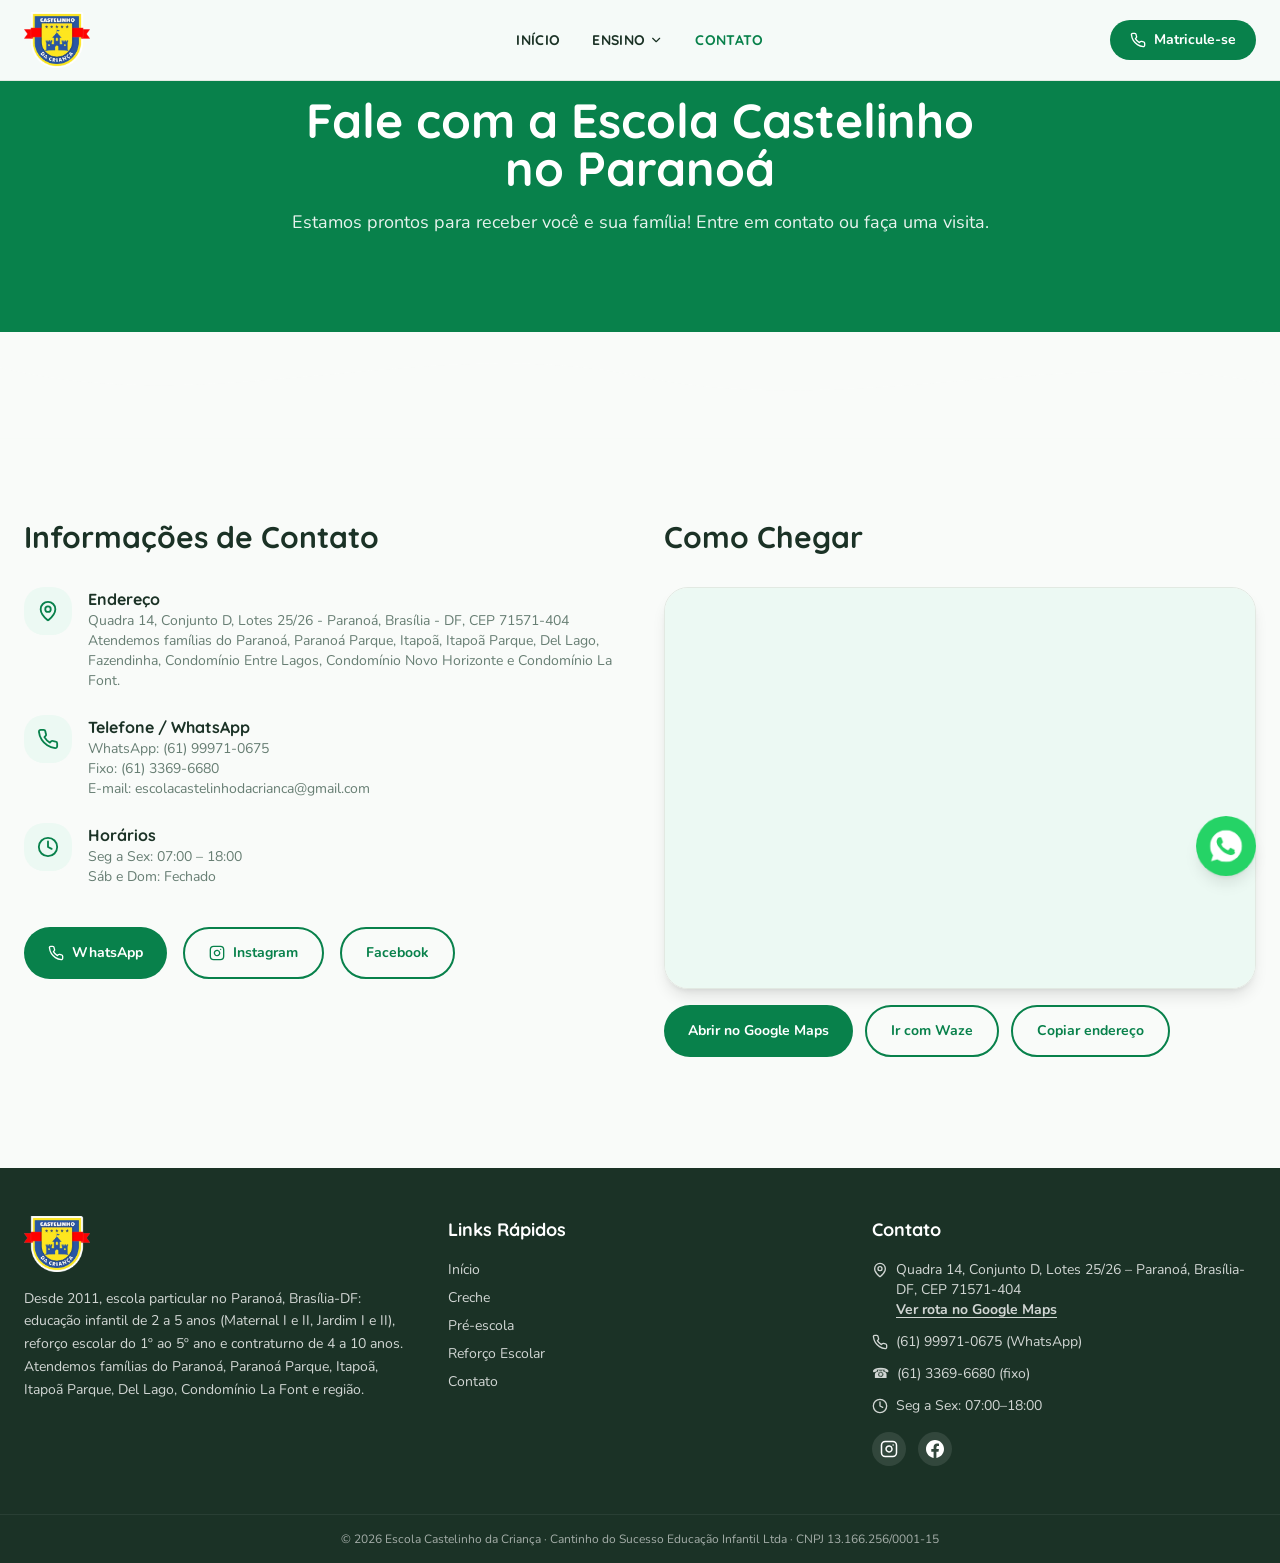
==== commit 1980905c: "feat(contato): mapa direto na página e botões Google Maps, Waze e Copiar endereço - O mapa do Google" ====
--- a/contato.html
+++ b/contato.html
@@ -167,16 +167,15 @@
 </div>
 <div>
 <h2 class="font-heading font-bold text-2xl md:text-3xl mb-8 text-foreground">Como Chegar</h2>
-<div class="rounded-3xl overflow-hidden shadow-lg border border-border">
-<div class="offline-map" style="min-height:450px">
-<div class="offline-map-copy">
-<strong>Escola Castelinho da Criança</strong>
-<p>Q 14 Conjunto D, Lotes 25/26 · Paranoá, Brasília - DF<br/>CEP 71571-404</p>
-<button type="button" data-map-src="https://www.google.com/maps/embed?pb=!1m18!1m12!1m3!1d3839.5518617138323!2d-47.778899389640976!3d-15.774828884799682!2m3!1f0!2f0!3f0!3m2!1i1024!2i768!4f13.1!3m3!1m2!1s0x935a3d4273b23b85%3A0x51b99f346799a5cd!2sEscola%2FCreche%20Infantil%20Castelinho%20da%20Crian%C3%A7a!5e0!3m2!1spt-BR!2sbr!4v1771540092810!5m2!1spt-BR!2sbr" data-map-title="Localização Escola Castelinho da Criança" data-map-height="450">Ver mapa</button>
-</div>
-</div>
-</div>
-<a href="https://www.google.com/maps/dir/?api=1&amp;destination=Escola%20Castelinho%20da%20Crian%C3%A7a%2C%20Q%2014%20Conjunto%20D%2C%20Lotes%2025%2F26%2C%20Parano%C3%A1%2C%20Bras%C3%ADlia%20-%20DF" target="_blank" rel="noopener noreferrer" class="mt-4 inline-flex items-center justify-center gap-2 bg-primary text-primary-foreground font-bold px-6 py-3.5 rounded-full text-sm hover:opacity-90 transition-opacity">Como chegar</a>
+<div class="rounded-3xl overflow-hidden shadow-lg border border-border mapa-contato">
+<iframe src="https://www.google.com/maps/embed?pb=!1m18!1m12!1m3!1d3839.5518617138323!2d-47.778899389640976!3d-15.774828884799682!2m3!1f0!2f0!3f0!3m2!1i1024!2i768!4f13.1!3m3!1m2!1s0x935a3d4273b23b85%3A0x51b99f346799a5cd!2sEscola%2FCreche%20Infantil%20Castelinho%20da%20Crian%C3%A7a!5e0!3m2!1spt-BR!2sbr!4v1771540092810!5m2!1spt-BR!2sbr" title="Mapa com a localização da Escola Castelinho da Criança" loading="lazy" referrerpolicy="no-referrer-when-downgrade" allowfullscreen></iframe>
+</div>
+<div class="rota-botoes">
+<a href="https://www.google.com/maps/dir/?api=1&amp;destination=Escola%20Castelinho%20da%20Crian%C3%A7a%2C%20Q%2014%20Conjunto%20D%2C%20Lotes%2025%2F26%2C%20Parano%C3%A1%2C%20Bras%C3%ADlia%20-%20DF" target="_blank" rel="noopener noreferrer" class="inline-flex items-center justify-center gap-2 bg-primary text-primary-foreground font-bold px-6 py-3.5 rounded-full text-sm hover:opacity-90 transition-opacity">Abrir no Google Maps</a>
+<a href="https://waze.com/ul?ll=-15.774809%2C-47.776314&amp;navigate=yes" target="_blank" rel="noopener noreferrer" class="inline-flex items-center justify-center gap-2 border-2 border-primary text-primary font-bold px-6 py-3.5 rounded-full text-sm hover:bg-green-light transition-colors">Ir com Waze</a>
+<button type="button" class="inline-flex items-center justify-center gap-2 border-2 border-primary text-primary font-bold px-6 py-3.5 rounded-full text-sm hover:bg-green-light transition-colors" data-copiar="Quadra 14, Conjunto D, Lotes 25/26 - Paranoá, Brasília-DF, CEP 71571-404">Copiar endereço</button>
+</div>
+<p class="copiar-aviso" role="status" data-copiar-aviso></p>
 </div>
 </div>
 </div>
@@ -254,7 +253,7 @@
 </div>
 </div>
 </div>
-<div class="border-t border-white/10 py-4 text-center text-xs opacity-60">© 2026 Escola Castelinho da Criança · Cantinho do Sucesso Educação Infantil Ltda · CNPJ 13.166.256/0001-15</div>
+<div class="border-t border-white/10 py-4 text-center text-xs opacity-60">© <span data-ano>2026</span> Escola Castelinho da Criança · Cantinho do Sucesso Educação Infantil Ltda · CNPJ 13.166.256/0001-15</div>
 </footer>
 <a href="https://wa.me/5561999710675?text=Olá!%20Vim%20pelo%20site%20e%20gostaria%20de%20saber%20mais%20sobre%20as%20matrículas." target="_blank" rel="noopener noreferrer" class="btn-whatsapp-float" title="Fale conosco no WhatsApp" aria-label="WhatsApp">
 <svg viewBox="0 0 32 32" width="32" height="32" fill="white">
--- a/estilo.css
+++ b/estilo.css
@@ -3388,3 +3388,7 @@
 .rodape-link:hover{opacity:1}
 [data-dropdown] svg{transition:transform .2s ease}
 .offline-dropdown.is-open [data-dropdown] svg{transform:rotate(180deg)}
+.mapa-contato iframe{display:block;width:100%;height:400px;border:0;background:hsl(var(--green-light))}
+.rota-botoes{display:flex;flex-wrap:wrap;gap:12px;margin-top:16px}
+.copiar-aviso{min-height:1.5em;margin-top:10px;font-size:14px;font-weight:700;color:hsl(var(--primary))}
+.copiar-aviso.is-erro{color:hsl(var(--foreground))}
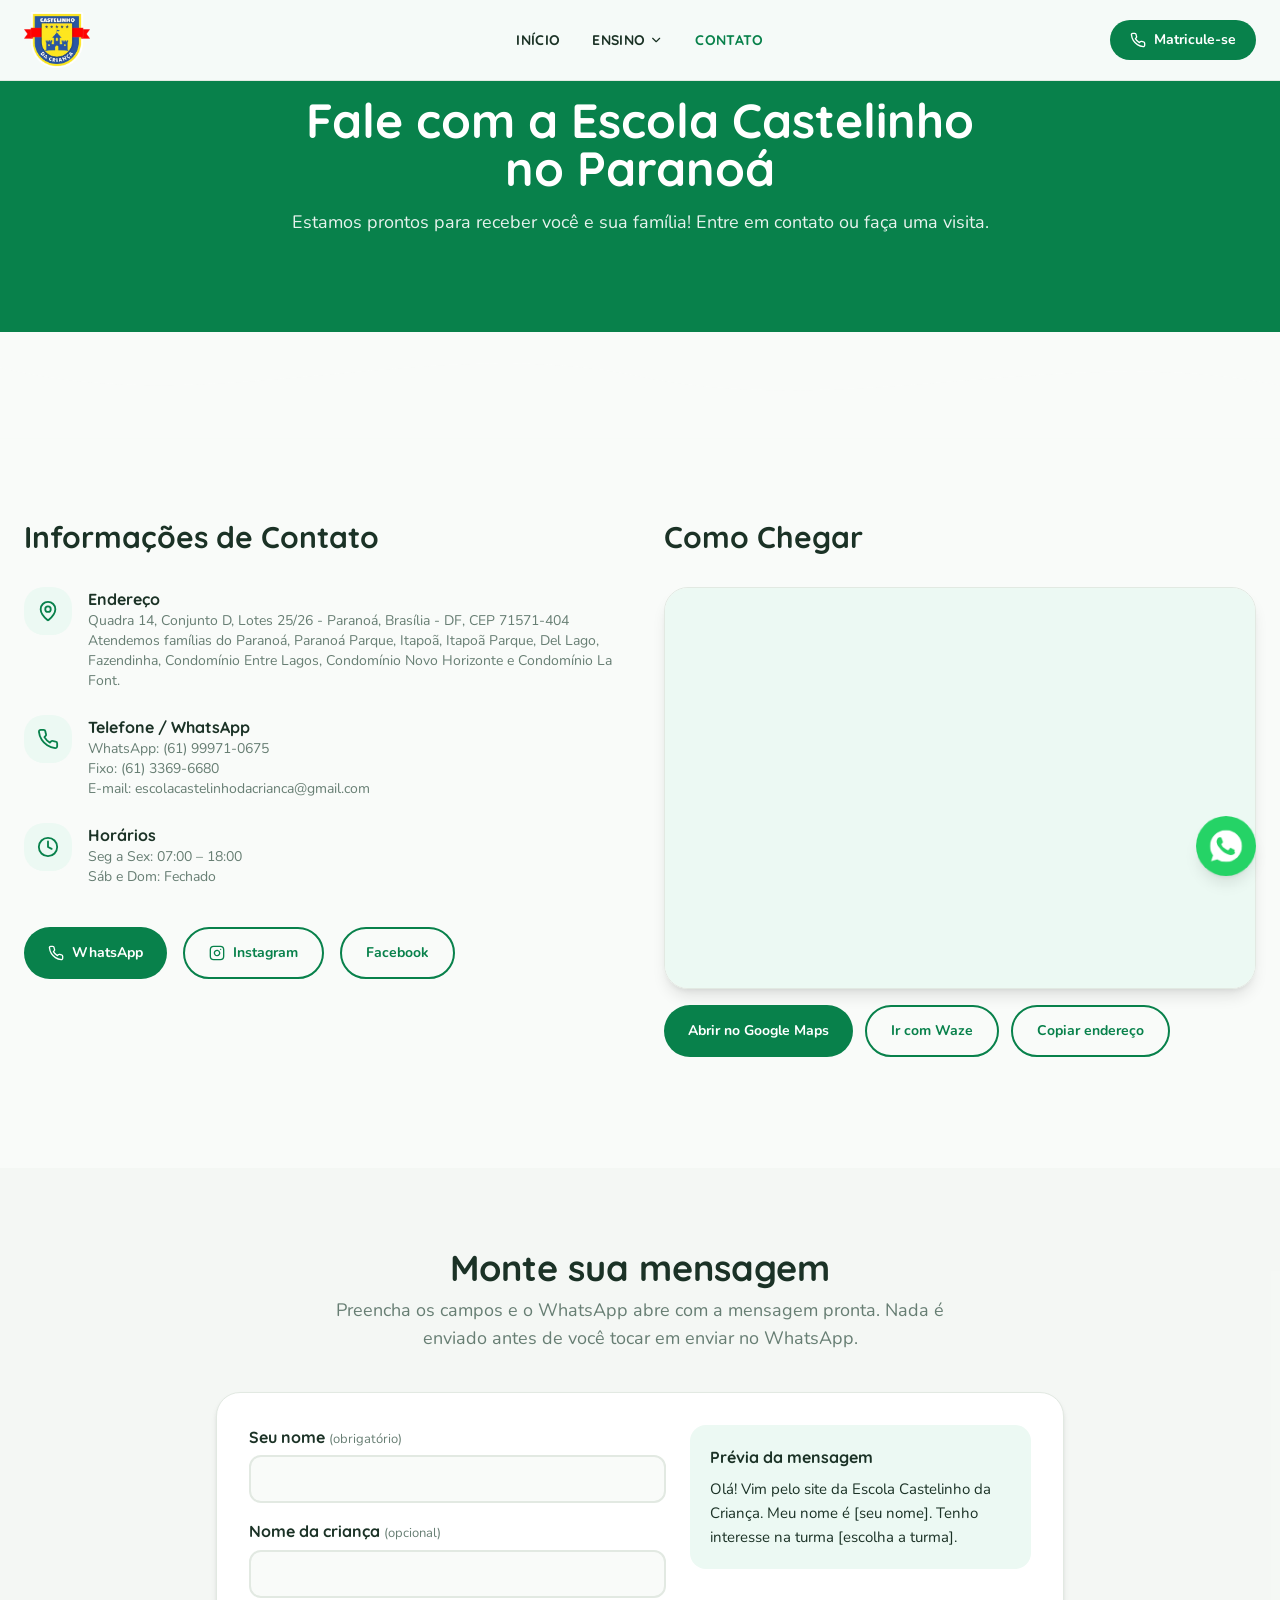
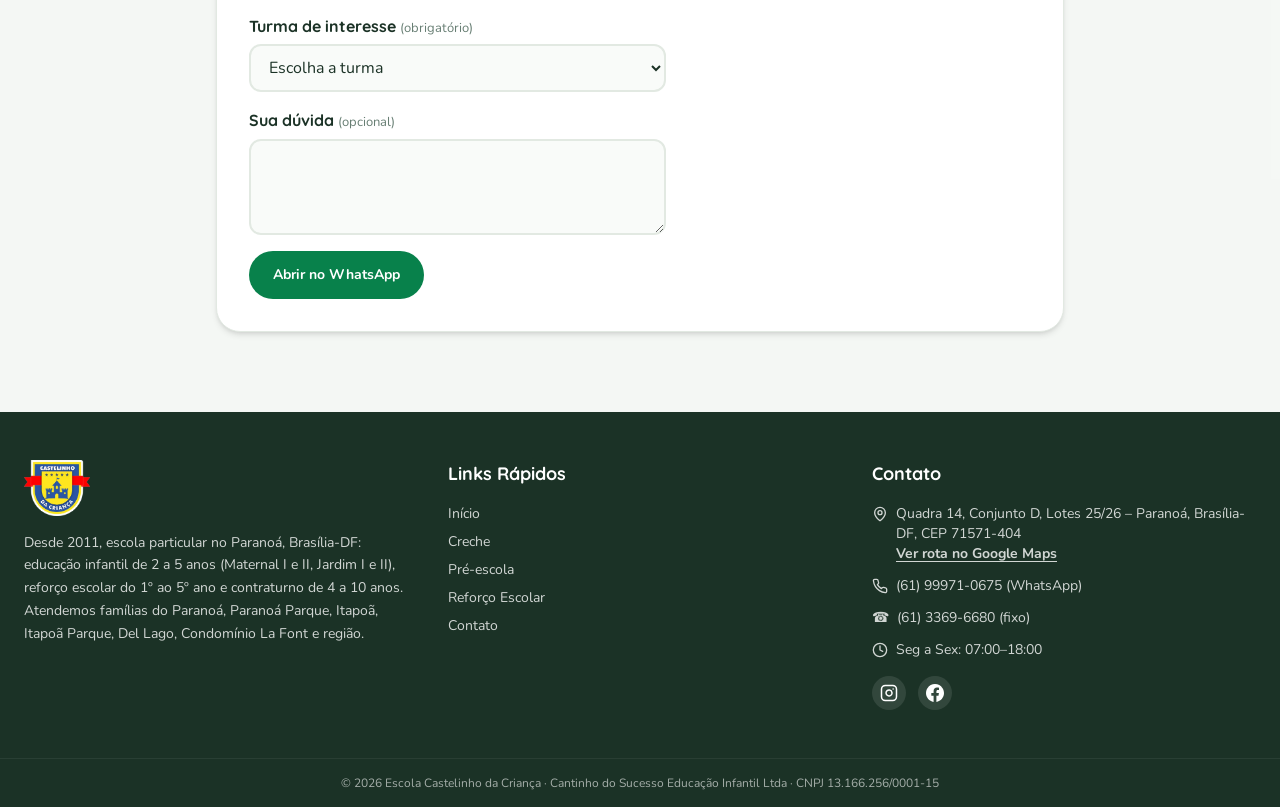
==== commit aaaeb3fd: "feat(contato): ficha "Monte sua mensagem" para o WhatsApp Nome do responsável, nome da criança (opci" ====
--- a/contato.html
+++ b/contato.html
@@ -180,6 +180,48 @@
 </div>
 </div>
 </section>
+<section class="py-16 md:py-20 bg-muted/50" id="mensagem" aria-labelledby="ficha-titulo">
+<div class="container max-w-4xl">
+<h2 id="ficha-titulo" class="section-title">Monte sua mensagem</h2>
+<p class="section-subtitle">Preencha os campos e o WhatsApp abre com a mensagem pronta. Nada é enviado antes de você tocar em enviar no WhatsApp.</p>
+<div class="ficha">
+<form class="ficha-form" data-ficha novalidate>
+<div class="ficha-campo">
+<label for="ficha-nome">Seu nome <span class="ficha-obrigatorio">(obrigatório)</span></label>
+<input id="ficha-nome" name="nome" type="text" autocomplete="name" required aria-describedby="ficha-nome-erro"/>
+<p id="ficha-nome-erro" class="ficha-erro" hidden>Escreva o seu nome.</p>
+</div>
+<div class="ficha-campo">
+<label for="ficha-crianca">Nome da criança <span class="ficha-opcional">(opcional)</span></label>
+<input id="ficha-crianca" name="crianca" type="text" autocomplete="off"/>
+</div>
+<div class="ficha-campo">
+<label for="ficha-turma">Turma de interesse <span class="ficha-obrigatorio">(obrigatório)</span></label>
+<select id="ficha-turma" name="turma" required aria-describedby="ficha-turma-erro">
+<option value="">Escolha a turma</option>
+<option>Maternal I (2 anos)</option>
+<option>Maternal II (3 anos)</option>
+<option>Jardim I (4 anos)</option>
+<option>Jardim II (5 anos)</option>
+<option>Reforço Escolar (1º ao 5º ano)</option>
+<option>Contraturno (4 a 10 anos)</option>
+</select>
+<p id="ficha-turma-erro" class="ficha-erro" hidden>Escolha a turma.</p>
+</div>
+<div class="ficha-campo">
+<label for="ficha-duvida">Sua dúvida <span class="ficha-opcional">(opcional)</span></label>
+<textarea id="ficha-duvida" name="duvida" rows="3"></textarea>
+</div>
+<button type="submit" class="inline-flex items-center justify-center gap-2 bg-primary text-primary-foreground font-bold px-6 py-3.5 rounded-full text-sm hover:opacity-90 transition-opacity">Abrir no WhatsApp</button>
+<noscript><p class="ficha-noscript">Para montar a mensagem é preciso JavaScript. Você pode falar direto pelo <a href="https://wa.me/5561999710675?text=Olá!%20Vim%20pelo%20site%20e%20tenho%20uma%20dúvida.">WhatsApp (61) 99971-0675</a>.</p></noscript>
+</form>
+<div class="ficha-previa" aria-labelledby="ficha-previa-titulo">
+<p id="ficha-previa-titulo" class="ficha-previa-titulo">Prévia da mensagem</p>
+<p class="ficha-previa-texto" data-ficha-previa></p>
+</div>
+</div>
+</div>
+</section>
 </main>
 <footer class="bg-foreground text-primary-foreground">
 <div class="container py-12">
--- a/estilo.css
+++ b/estilo.css
@@ -3392,3 +3392,20 @@
 .rota-botoes{display:flex;flex-wrap:wrap;gap:12px;margin-top:16px}
 .copiar-aviso{min-height:1.5em;margin-top:10px;font-size:14px;font-weight:700;color:hsl(var(--primary))}
 .copiar-aviso.is-erro{color:hsl(var(--foreground))}
+.ficha{display:grid;gap:24px;background:hsl(var(--card));border:1px solid hsl(var(--border));border-radius:1.5rem;padding:24px;box-shadow:0 4px 6px -1px rgb(0 0 0 / .1),0 2px 4px -2px rgb(0 0 0 / .1)}
+@media(min-width:768px){.ficha{grid-template-columns:1.1fr .9fr;padding:32px}}
+.ficha-form{display:grid;gap:16px;align-content:start}
+.ficha-campo{display:grid;gap:6px}
+.ficha-campo label{font-family:'Quicksand',sans-serif;font-weight:700;color:hsl(var(--foreground))}
+.ficha-obrigatorio,.ficha-opcional{font-family:'Nunito',sans-serif;font-weight:400;font-size:13px;color:hsl(var(--muted-foreground))}
+.ficha-campo input,.ficha-campo select,.ficha-campo textarea{width:100%;border:2px solid hsl(var(--border));border-radius:12px;padding:10px 14px;font:inherit;font-size:16px;background:hsl(var(--background));color:hsl(var(--foreground))}
+.ficha-campo textarea{resize:vertical}
+.ficha-campo input:focus,.ficha-campo select:focus,.ficha-campo textarea:focus{border-color:hsl(var(--primary));outline:none}
+.ficha-campo [aria-invalid=true]{border-color:hsl(var(--accent))}
+.ficha-erro{font-size:14px;font-weight:700;color:hsl(var(--accent))}
+.ficha-form button{justify-self:start}
+.ficha-previa{background:hsl(var(--green-light));border-radius:1rem;padding:20px;align-self:start}
+.ficha-previa-titulo{font-family:'Quicksand',sans-serif;font-weight:700;margin-bottom:8px;color:hsl(var(--foreground))}
+.ficha-previa-texto{white-space:pre-wrap;color:hsl(var(--foreground));font-size:15px;line-height:1.6}
+.ficha-noscript{font-size:14px}
+section[id],main[id]{scroll-margin-top:96px}
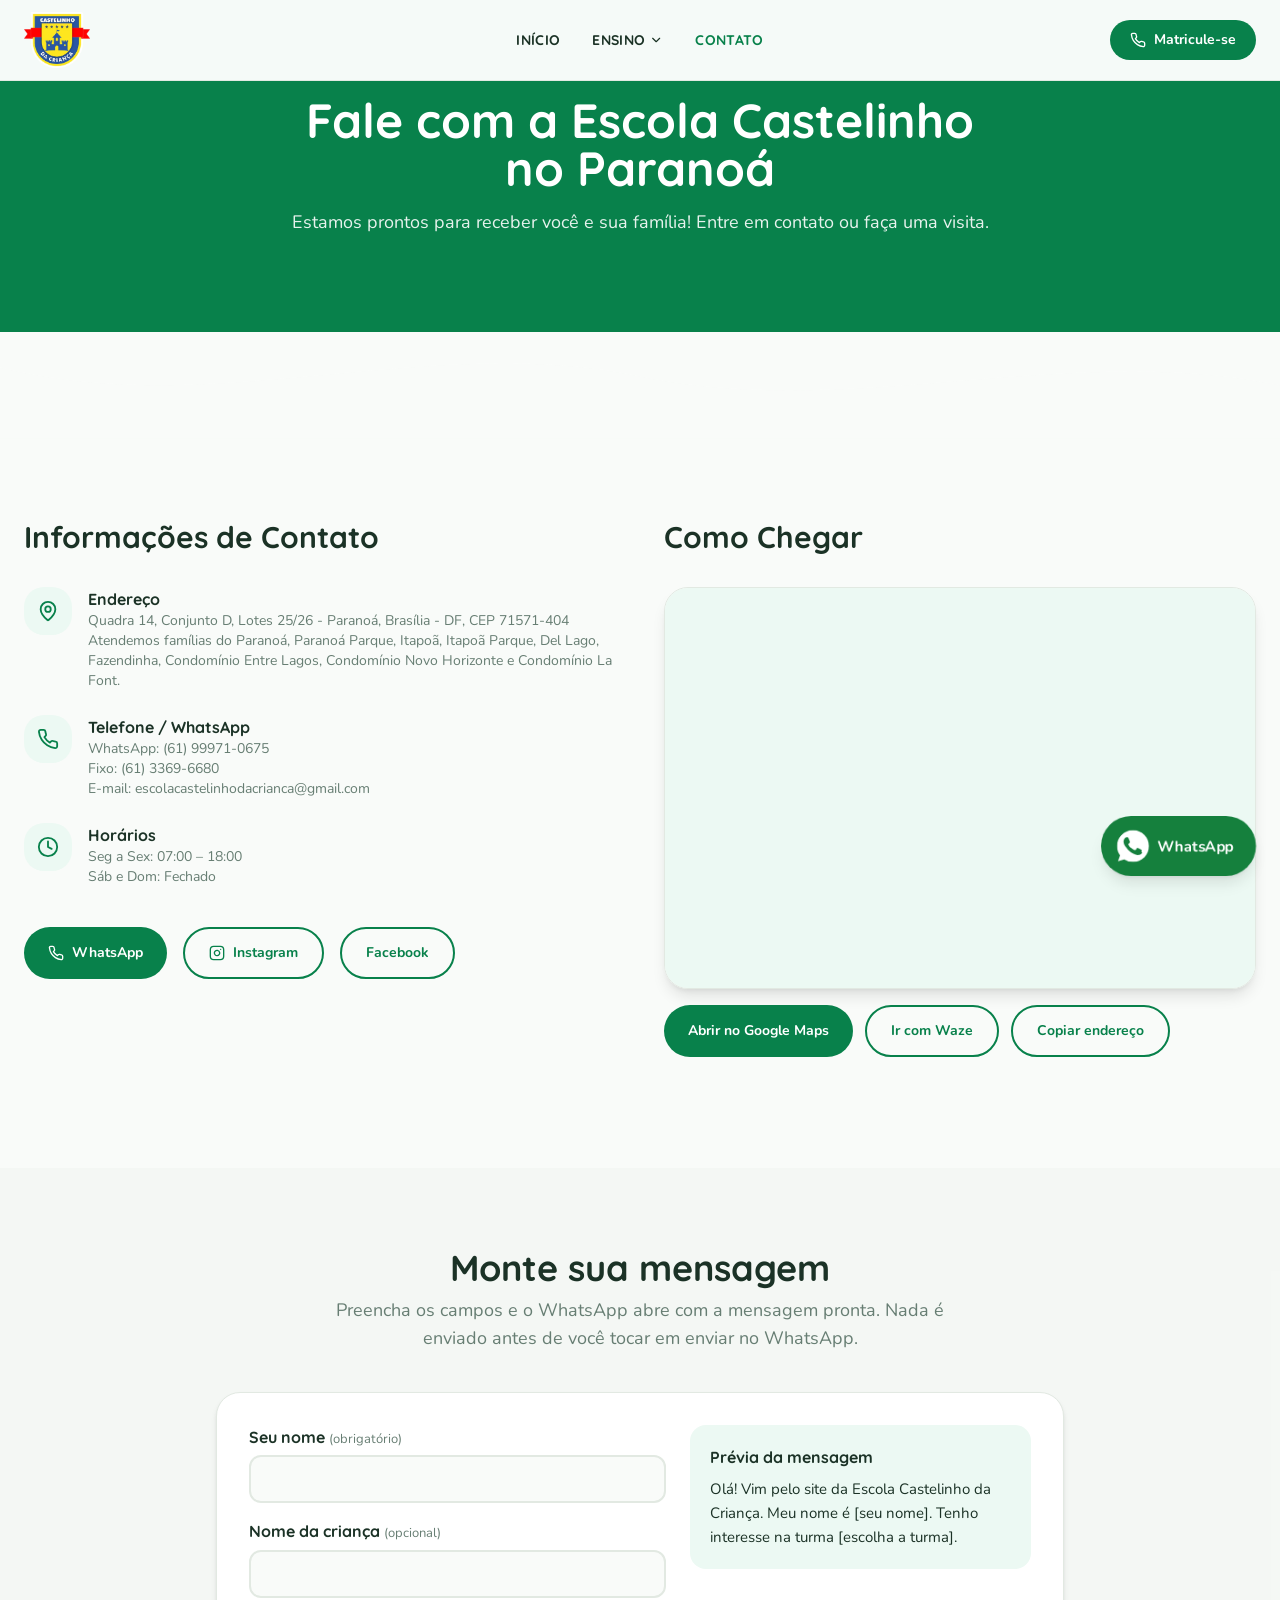
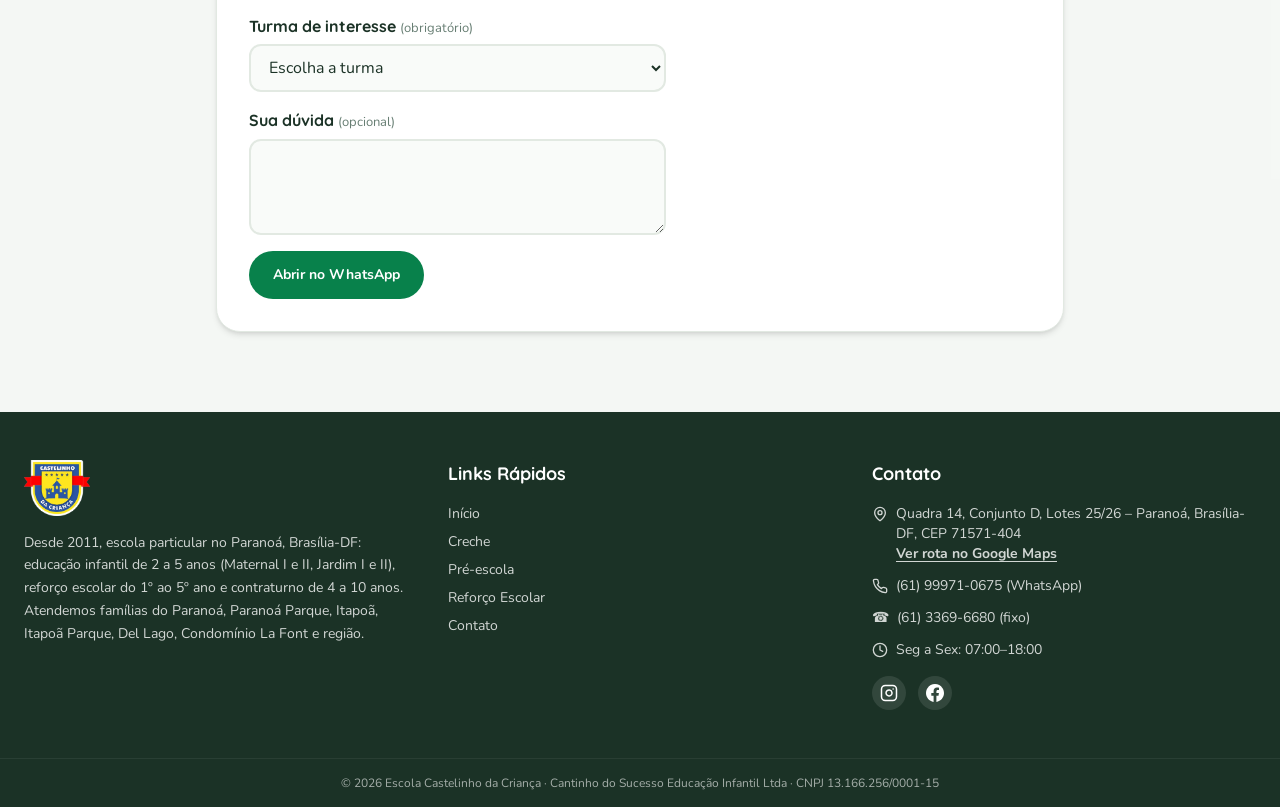
==== commit 157608eb: "feat(whatsapp): mensagem certa em cada botão e texto no botão flutuante - Matrícula (Matricule-se, G" ====
--- a/contato.html
+++ b/contato.html
@@ -126,7 +126,7 @@
 </div>
 <div>
 <h3 class="font-heading font-bold text-base text-foreground">Telefone / WhatsApp</h3>
-<p class="text-muted-foreground text-sm">WhatsApp: <a href="https://wa.me/5561999710675">(61) 99971-0675</a></p>
+<p class="text-muted-foreground text-sm">WhatsApp: <a href="https://wa.me/5561999710675?text=Olá!%20Vim%20pelo%20site%20e%20tenho%20uma%20dúvida." target="_blank" rel="noopener noreferrer">(61) 99971-0675</a></p>
 <p class="text-muted-foreground text-sm">Fixo: <a href="tel:+556133696680">(61) 3369-6680</a></p>
 <p class="text-muted-foreground text-sm">E-mail: <a href="mailto:escolacastelinhodacrianca@gmail.com">escolacastelinhodacrianca@gmail.com</a></p>
 </div>
@@ -148,7 +148,7 @@
 </div>
 </div>
 <div class="flex flex-col sm:flex-row gap-4 mt-10">
-<a href="https://wa.me/5561999710675?text=Olá!%20Vim%20pelo%20site%20e%20gostaria%20de%20saber%20mais%20sobre%20as%20matrículas." target="_blank" rel="noopener noreferrer" class="inline-flex items-center justify-center gap-2 bg-primary text-primary-foreground font-bold px-6 py-3.5 rounded-full text-sm hover:opacity-90 transition-opacity">
+<a href="https://wa.me/5561999710675?text=Olá!%20Vim%20pelo%20site%20e%20tenho%20uma%20dúvida." target="_blank" rel="noopener noreferrer" class="inline-flex items-center justify-center gap-2 bg-primary text-primary-foreground font-bold px-6 py-3.5 rounded-full text-sm hover:opacity-90 transition-opacity">
 <svg xmlns="http://www.w3.org/2000/svg" width="16" height="16" viewBox="0 0 24 24" fill="none" stroke="currentColor" stroke-width="2" stroke-linecap="round" stroke-linejoin="round" class="lucide lucide-phone">
 <path d="M22 16.92v3a2 2 0 0 1-2.18 2 19.79 19.79 0 0 1-8.63-3.07 19.5 19.5 0 0 1-6-6 19.79 19.79 0 0 1-3.07-8.67A2 2 0 0 1 4.11 2h3a2 2 0 0 1 2 1.72 12.84 12.84 0 0 0 .7 2.81 2 2 0 0 1-.45 2.11L8.09 9.91a16 16 0 0 0 6 6l1.27-1.27a2 2 0 0 1 2.11-.45 12.84 12.84 0 0 0 2.81.7A2 2 0 0 1 22 16.92z">
 </path>
@@ -297,11 +297,11 @@
 </div>
 <div class="border-t border-white/10 py-4 text-center text-xs opacity-60">© <span data-ano>2026</span> Escola Castelinho da Criança · Cantinho do Sucesso Educação Infantil Ltda · CNPJ 13.166.256/0001-15</div>
 </footer>
-<a href="https://wa.me/5561999710675?text=Olá!%20Vim%20pelo%20site%20e%20gostaria%20de%20saber%20mais%20sobre%20as%20matrículas." target="_blank" rel="noopener noreferrer" class="btn-whatsapp-float" title="Fale conosco no WhatsApp" aria-label="WhatsApp">
+<a href="https://wa.me/5561999710675?text=Olá!%20Vim%20pelo%20site%20e%20gostaria%20de%20saber%20mais%20sobre%20as%20matrículas." target="_blank" rel="noopener noreferrer" class="btn-whatsapp-float" aria-label="Falar no WhatsApp (abre em nova aba)">
 <svg viewBox="0 0 32 32" width="32" height="32" fill="white">
 <path d="M16.004 0h-.008C7.174 0 0 7.176 0 16.004c0 3.5 1.128 6.744 3.046 9.378L1.054 31.29l6.118-1.958A15.918 15.918 0 0016.004 32C24.826 32 32 24.826 32 16.004S24.826 0 16.004 0zm9.336 22.594c-.39 1.1-1.932 2.014-3.168 2.28-.846.18-1.95.324-5.668-1.218-4.762-1.972-7.824-6.812-8.062-7.128-.228-.316-1.912-2.548-1.912-4.86 0-2.314 1.21-3.45 1.64-3.922.39-.428 1.026-.624 1.634-.624.198 0 .374.01.534.018.47.02.706.048 1.016.786.39.926 1.338 3.266 1.456 3.504.118.238.236.556.076.872-.15.326-.282.47-.52.742-.238.272-.464.48-.702.774-.218.258-.462.534-.198.996.264.462 1.174 1.896 2.52 3.072 1.732 1.51 3.19 1.978 3.642 2.198.344.168.754.138 1.028-.158.344-.374.77-.994 1.204-1.606.308-.434.698-.49 1.08-.336.386.148 2.448 1.154 2.866 1.364.418.21.698.316.8.488.1.172.1.994-.29 2.094z">
 </path>
-</svg>
+</svg><span class="flutuante-texto" aria-hidden="true">WhatsApp</span>
 </a>
 </body>
 </html>
--- a/estilo.css
+++ b/estilo.css
@@ -3409,3 +3409,7 @@
 .ficha-previa-texto{white-space:pre-wrap;color:hsl(var(--foreground));font-size:15px;line-height:1.6}
 .ficha-noscript{font-size:14px}
 section[id],main[id]{scroll-margin-top:96px}
+/* Botão flutuante: verde mais escuro para o ícone e o texto brancos terem contraste (5:1); texto só a partir de 768 px. */
+.btn-whatsapp-float{background-color:#15803D;gap:8px;text-decoration:none}
+.flutuante-texto{display:none;color:#fff;font-weight:700;font-size:15px}
+@media(min-width:768px){.btn-whatsapp-float{width:auto;padding:0 22px 0 16px}.flutuante-texto{display:inline}}
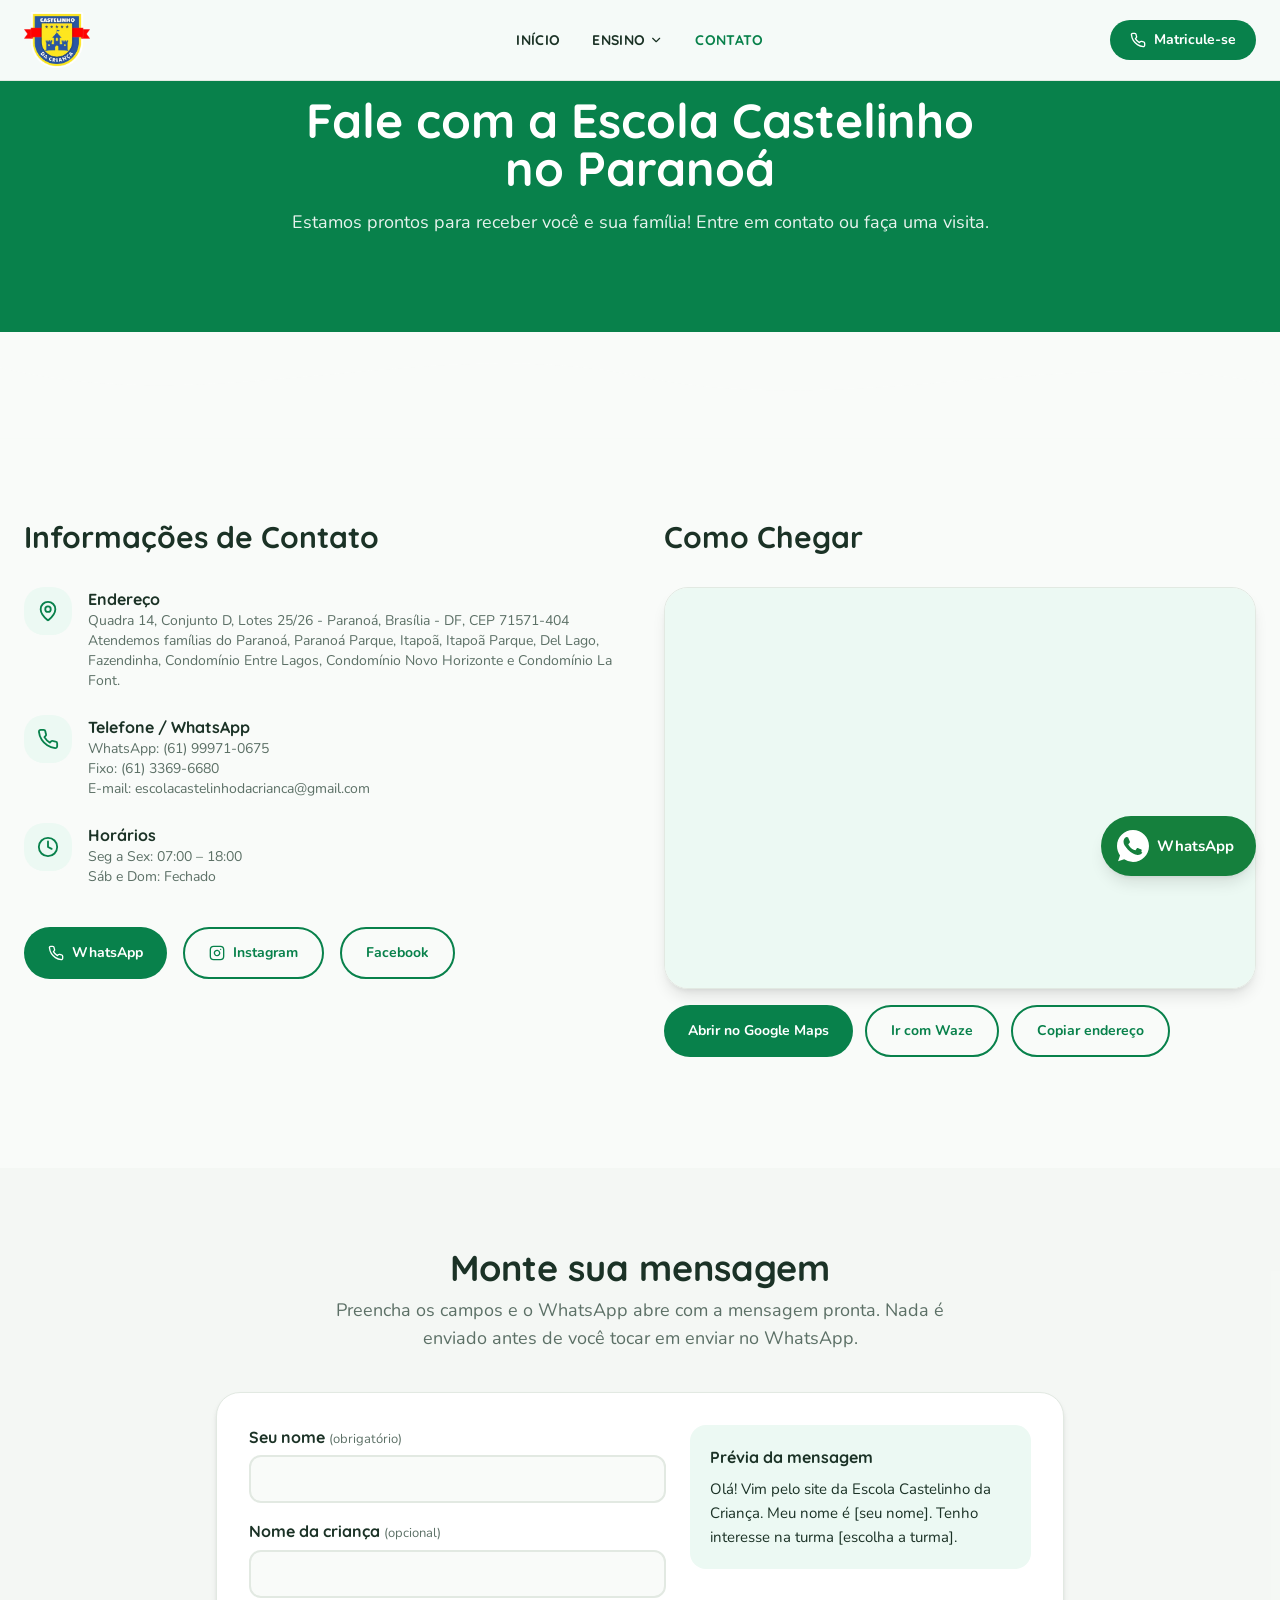
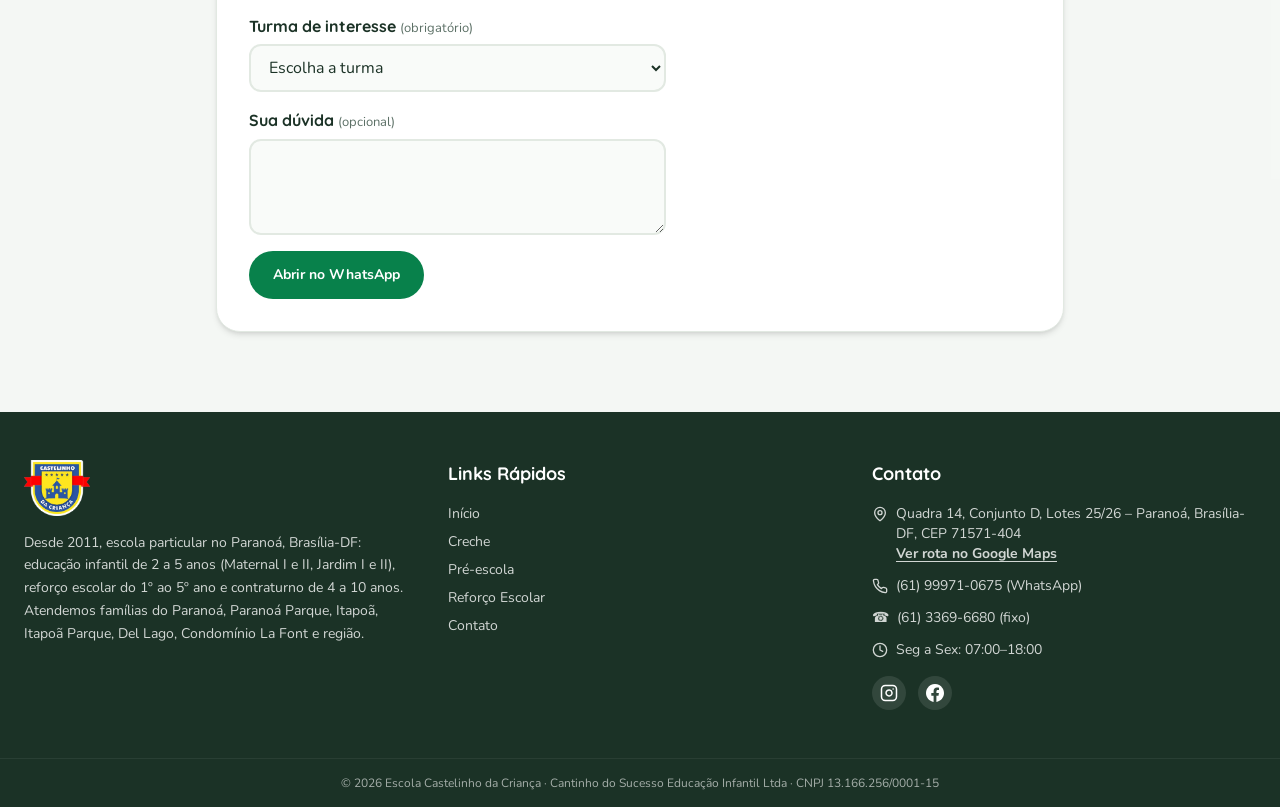
==== commit 6d0444c3: "feat(a11y): foco visível, pular para o conteúdo e contraste do texto secundário - :focus-visible com" ====
--- a/contato.html
+++ b/contato.html
@@ -31,6 +31,7 @@
 <link rel="sitemap" type="application/xml" href="sitemap.xml"/>
 </head>
 <body>
+<a class="pular-conteudo" href="#conteudo">Pular para o conteúdo</a>
 <header class="offline-header fixed top-0 left-0 right-0 z-50 transition-all duration-300 is-solid">
 <div class="container flex items-center justify-between h-16 md:h-20">
 <a href="index.html" class="flex items-center gap-2">
@@ -83,7 +84,7 @@
 </div>
 </nav>
 </header>
-<main>
+<main id="conteudo" tabindex="-1">
 <section class="bg-primary py-16 md:py-24 text-primary-foreground">
 <div class="container text-center max-w-3xl">
 <h1 class="font-heading font-bold text-4xl md:text-5xl mb-4">Fale com a Escola Castelinho no Paranoá</h1>
--- a/estilo.css
+++ b/estilo.css
@@ -509,7 +509,7 @@
     --secondary-foreground: 0 0% 100%;
 
     --muted: 120 15% 95%;
-    --muted-foreground: 150 10% 45%;
+    --muted-foreground: 150 10% 40%; /* era 45%: subiu o contraste de 4,2 para 5,1 (WCAG AA) */
 
     --accent: 0 77% 41%;
     --accent-foreground: 0 0% 100%;
@@ -3413,3 +3413,9 @@
 .btn-whatsapp-float{background-color:#15803D;gap:8px;text-decoration:none}
 .flutuante-texto{display:none;color:#fff;font-weight:700;font-size:15px}
 @media(min-width:768px){.btn-whatsapp-float{width:auto;padding:0 22px 0 16px}.flutuante-texto{display:inline}}
+/* Acessibilidade: foco visível em fundo claro e escuro, e link para pular o menu. */
+:focus-visible{outline:3px solid hsl(var(--secondary));outline-offset:2px;box-shadow:0 0 0 2px hsl(var(--foreground))}
+.ficha-campo input:focus-visible,.ficha-campo select:focus-visible,.ficha-campo textarea:focus-visible{outline:3px solid hsl(var(--secondary));outline-offset:1px}
+.pular-conteudo{position:absolute;left:12px;top:-100px;z-index:100;background:hsl(var(--foreground));color:#fff;padding:10px 16px;border-radius:999px;font-weight:700}
+.pular-conteudo:focus{top:12px}
+main:focus{outline:none}
